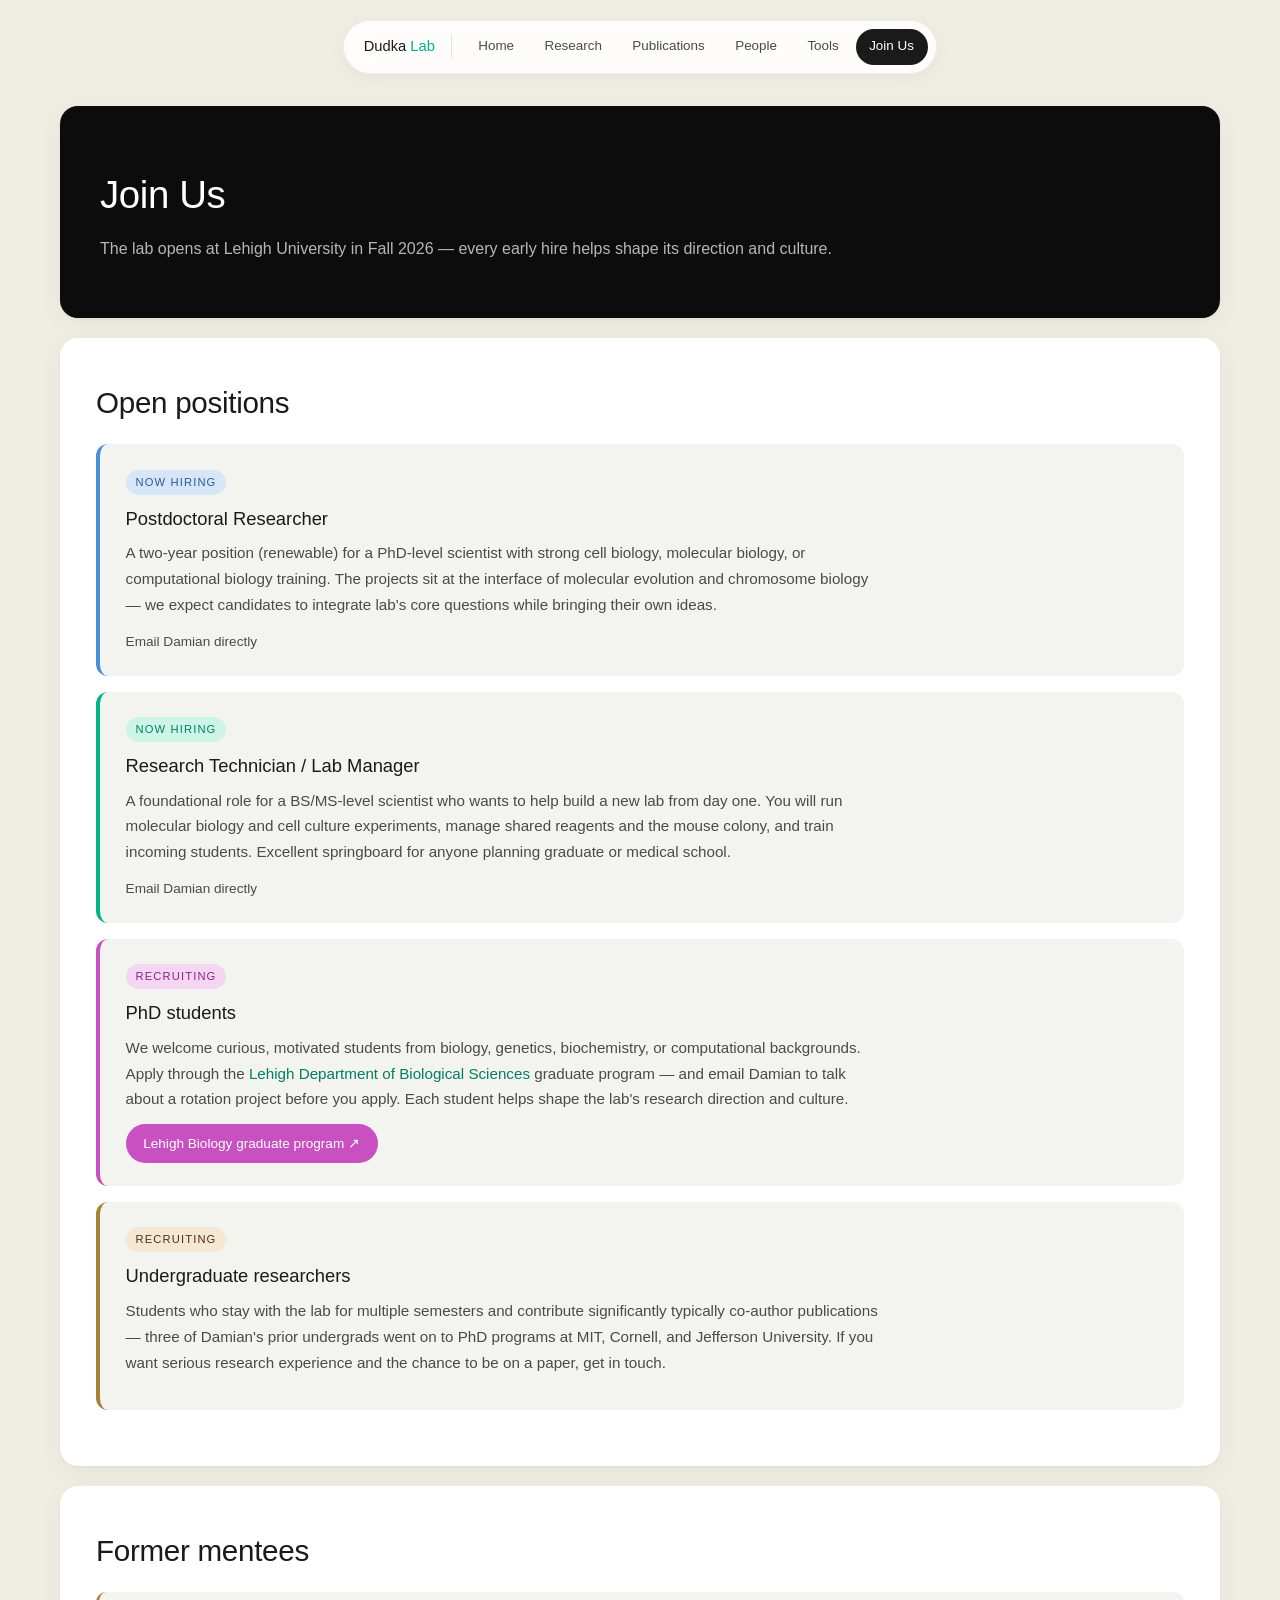
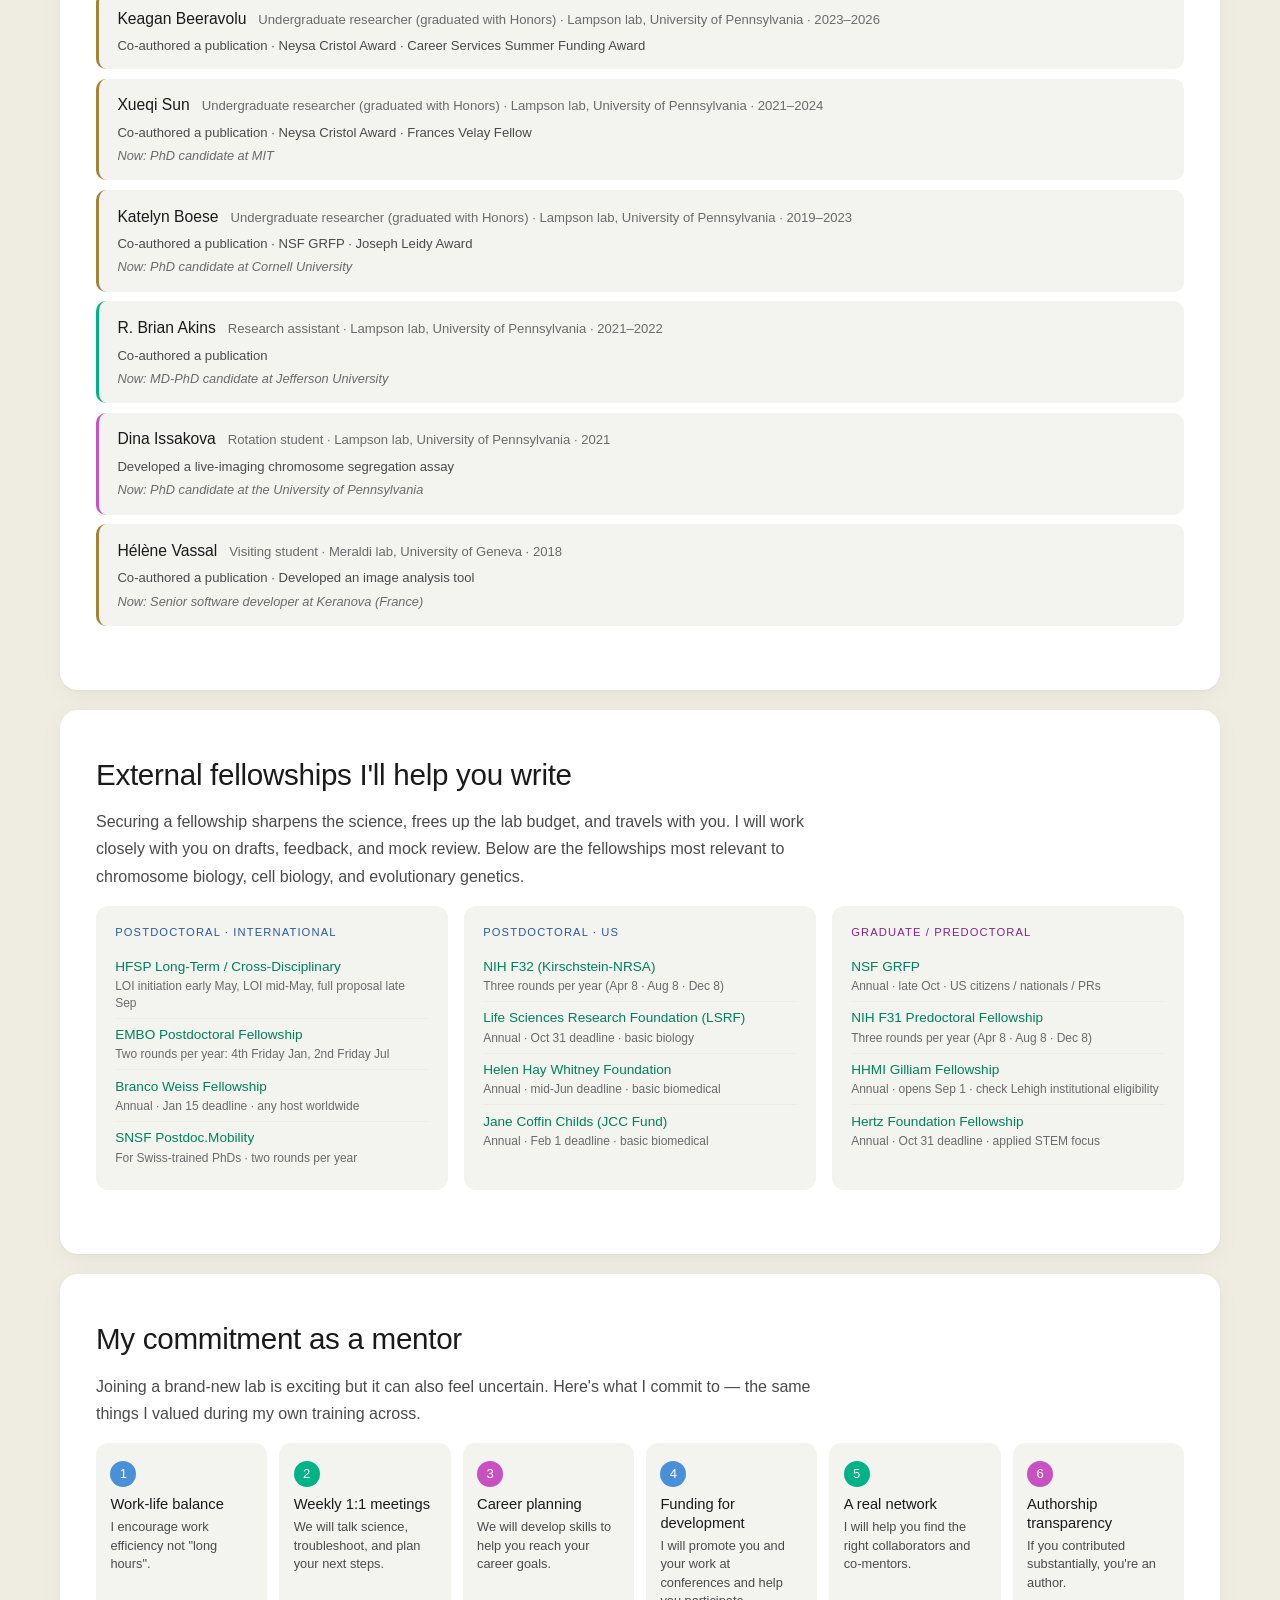
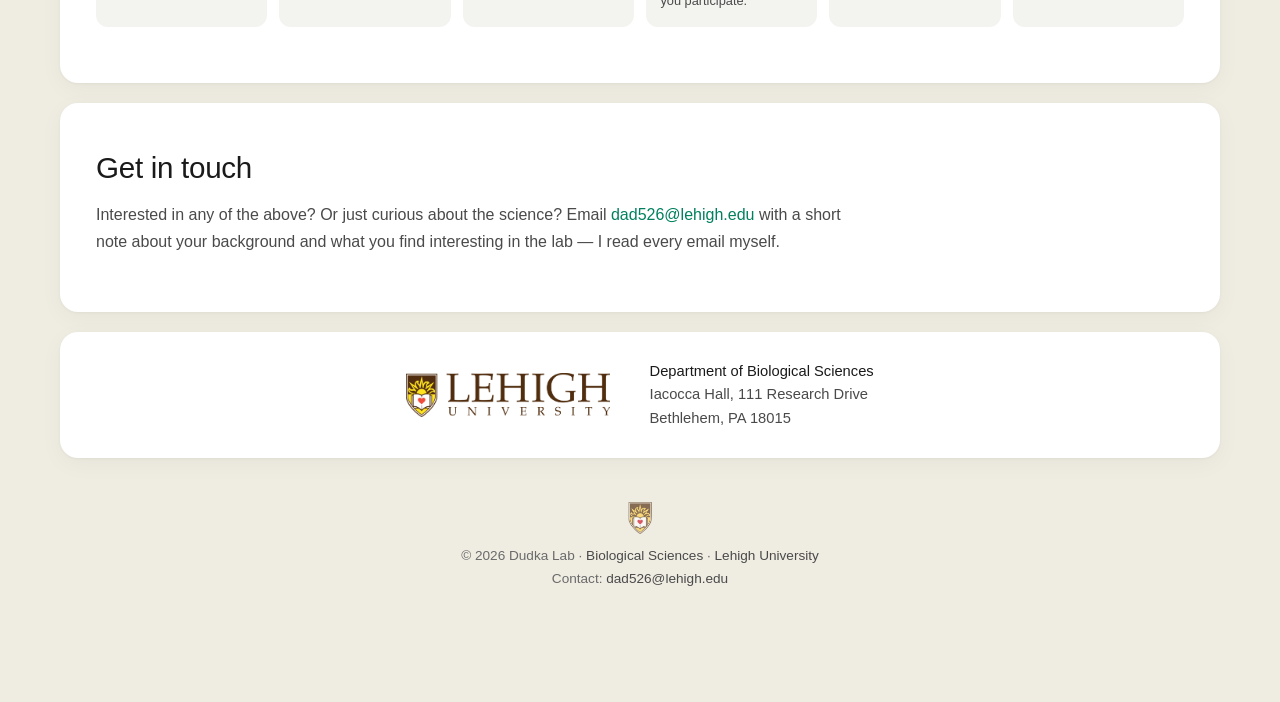
==== pages/join.html @ fe8367b1 "Initial commit" ====
<!DOCTYPE html>
<html lang="en">
<head>
  <meta charset="UTF-8">
  <meta name="viewport" content="width=device-width, initial-scale=1.0">
  <title>Dudka Lab — Join Us</title>
  <link rel="stylesheet" href="../css/style.css">
  <link rel="icon" type="image/png" href="../images/lehighseal.png">
</head>
<body>

<nav>
  <div class="nav-inner">
    <a href="../index.html" class="lab-name">Dudka <span class="green">Lab</span></a>
    <button class="nav-toggle" onclick="this.closest('nav').classList.toggle('open')">
      <span></span><span></span><span></span>
    </button>
    <ul>
      <li><a href="../index.html">Home</a></li>
      <li><a href="research.html">Research</a></li>
      <li><a href="publications.html">Publications</a></li>
      <li><a href="people.html">People</a></li>
      <li><a href="tools.html">Tools</a></li>
      <li><a href="join.html" class="active">Join Us</a></li>
    </ul>
  </div>
</nav>

<div class="canvas">

<div class="page-header">
  <h1>Join Us</h1>
  <p>The lab opens at Lehigh University in Fall 2026 — every early hire helps shape its direction and culture.</p>
</div>

<!-- ========== OPEN POSITIONS ========== -->
<section>
  <h2>Open positions</h2>

  <div class="position-callout is-postdoc">
    <span class="pos-status">Now hiring</span>
    <h3>Postdoctoral Researcher</h3>
    <p>
      A two-year position (renewable) for a PhD-level scientist with strong cell biology, molecular
      biology, or computational biology training. The projects sit at the interface of molecular
      evolution and chromosome biology — we expect candidates to integrate lab's core questions
      while bringing their own ideas.
    </p>
    <div class="pos-actions">
      <!--<a href="postdoc.html" class="btn">Read the full ad →</a>-->
      <a href="mailto:dad526@lehigh.edu?subject=Postdoc%20application%20%E2%80%94%20Dudka%20Lab">
        Email Damian directly
      </a>
    </div>
  </div>

  <div class="position-callout is-tech">
    <span class="pos-status">Now hiring</span>
    <h3>Research Technician / Lab Manager</h3>
    <p>
      A foundational role for a BS/MS-level scientist who wants to help build a new lab from
      day one. You will run molecular biology and cell culture experiments, manage shared
      reagents and the mouse colony, and train incoming students. Excellent springboard for
      anyone planning graduate or medical school.
    </p>
    <div class="pos-actions">
      <!--<a href="lab-technician.html" class="btn btn-blue">Read the full ad →</a>-->
      <a href="mailto:dad526@lehigh.edu?subject=Technician%20application%20%E2%80%94%20Dudka%20Lab">
        Email Damian directly
      </a>
    </div>
  </div>

  <div class="position-callout is-phd">
    <span class="pos-status">Recruiting</span>
    <h3>PhD students</h3>
    <p>
      We welcome curious, motivated students from biology, genetics, biochemistry, or computational
      backgrounds. Apply through the
      <a href="https://bio.cas.lehigh.edu/" target="_blank">Lehigh Department of Biological Sciences</a>
      graduate program — and email Damian to talk about a rotation project before you apply.
      Each student helps shape the lab's research direction and culture.
    </p>
    <div class="pos-actions">
      <a href="https://bio.cas.lehigh.edu/" target="_blank" class="btn btn-magenta">
        Lehigh Biology graduate program ↗
      </a>
    </div>
  </div>

  <div class="position-callout is-undergrad">
    <span class="pos-status">Recruiting</span>
    <h3>Undergraduate researchers</h3>
    <p>
      Students who stay with the lab for multiple semesters and contribute significantly typically co-author publications
       — three of Damian's prior undergrads went on to PhD programs at MIT, Cornell, and Jefferson University.
      If you want serious research experience and the chance to be on a paper, get in touch.
    </p>
  </div>
</section>

<!-- ========== FORMER MENTEES ========== -->
<section>
  <h2>Former mentees</h2>

  <ul class="mentee-list">
    <li class="is-undergrad">
      <div class="mentee-head">
        <strong>Keagan Beeravolu</strong>
        <span class="mentee-role">
          Undergraduate researcher (graduated with Honors) · Lampson lab, University of Pennsylvania · 2023–2026
        </span>
      </div>
      <span class="mentee-awards">
        Co-authored a publication · Neysa Cristol Award · Career Services Summer Funding Award
      </span>
    </li>

    <li class="is-undergrad">
      <div class="mentee-head">
        <strong>Xueqi Sun</strong>
        <span class="mentee-role">
          Undergraduate researcher (graduated with Honors) · Lampson lab, University of Pennsylvania · 2021–2024
        </span>
      </div>
      <span class="mentee-awards">
        Co-authored a publication · Neysa Cristol Award · Frances Velay Fellow
      </span>
      <span class="mentee-next">Now: PhD candidate at MIT</span>
    </li>

    <li class="is-undergrad">
      <div class="mentee-head">
        <strong>Katelyn Boese</strong>
        <span class="mentee-role">
          Undergraduate researcher (graduated with Honors) · Lampson lab, University of Pennsylvania · 2019–2023
        </span>
      </div>
      <span class="mentee-awards">
        Co-authored a publication · NSF GRFP · Joseph Leidy Award
      </span>
      <span class="mentee-next">Now: PhD candidate at Cornell University</span>
    </li>

    <li class="is-tech">
      <div class="mentee-head">
        <strong>R. Brian Akins</strong>
        <span class="mentee-role">
          Research assistant · Lampson lab, University of Pennsylvania · 2021–2022
        </span>
      </div>
      <span class="mentee-awards">Co-authored a publication</span>
      <span class="mentee-next">Now: MD-PhD candidate at Jefferson University</span>
    </li>

    <li class="is-phd">
      <div class="mentee-head">
        <strong>Dina Issakova</strong>
        <span class="mentee-role">
          Rotation student · Lampson lab, University of Pennsylvania · 2021
        </span>
      </div>
      <span class="mentee-awards">
        Developed a live-imaging chromosome segregation assay
      </span>
      <span class="mentee-next">Now: PhD candidate at the University of Pennsylvania</span>
    </li>

    <li class="is-undergrad">
      <div class="mentee-head">
        <strong>Hélène Vassal</strong>
        <span class="mentee-role">
          Visiting student · Meraldi lab, University of Geneva · 2018
        </span>
      </div>
      <span class="mentee-awards">
        Co-authored a publication · Developed an image analysis tool
      </span>
      <span class="mentee-next">Now: Senior software developer at Keranova (France)</span>
    </li>
  </ul>
</section>

<!-- ========== EXTERNAL FELLOWSHIPS ========== -->
<section>
  <h2>External fellowships I'll help you write</h2>
  <p>
    Securing a fellowship sharpens the science, frees up the lab budget, and travels with you.
    I will work closely with you on drafts, feedback, and mock review. Below are the fellowships most relevant to
    chromosome biology, cell biology, and evolutionary genetics.
  </p>

  <div class="fellowship-grid">

    <div class="fellowship-card is-blue">
      <div class="group-label">Postdoctoral · International</div>
      <ul>
        <li>
          <a href="https://www.hfsp.org/funding/hfsp-funding/postdoctoral-fellowships" target="_blank">HFSP Long-Term / Cross-Disciplinary</a>
          <span class="deadline">LOI initiation early May, LOI mid-May, full proposal late Sep</span>
        </li>
        <li>
          <a href="https://www.embo.org/funding/fellowships-grants-and-career-support/postdoctoral-fellowships/" target="_blank">EMBO Postdoctoral Fellowship</a>
          <span class="deadline">Two rounds per year: 4th Friday Jan, 2nd Friday Jul</span>
        </li>
        <li>
          <a href="https://brancoweissfellowship.org/" target="_blank">Branco Weiss Fellowship</a>
          <span class="deadline">Annual · Jan 15 deadline · any host worldwide</span>
        </li>
        <li>
          <a href="https://www.snf.ch/en/XIZpfY3iVS5KRRoD/funding/careers/postdoc-mobility" target="_blank">SNSF Postdoc.Mobility</a>
          <span class="deadline">For Swiss-trained PhDs · two rounds per year</span>
        </li>
      </ul>
    </div>

    <div class="fellowship-card is-blue">
      <div class="group-label">Postdoctoral · US</div>
      <ul>
        <li>
          <a href="https://grants.nih.gov/funding/activity-codes/F32" target="_blank">NIH F32 (Kirschstein-NRSA)</a>
          <span class="deadline">Three rounds per year (Apr 8 · Aug 8 · Dec 8)</span>
        </li>
        <li>
          <a href="https://lsrf.org/apply/" target="_blank">Life Sciences Research Foundation (LSRF)</a>
          <span class="deadline">Annual · Oct 31 deadline · basic biology</span>
        </li>
        <li>
          <a href="https://hhwf.org/research-fellowship/" target="_blank">Helen Hay Whitney Foundation</a>
          <span class="deadline">Annual · mid-Jun deadline · basic biomedical</span>
        </li>
        <li>
          <a href="https://www.jccfund.org/" target="_blank">Jane Coffin Childs (JCC Fund)</a>
          <span class="deadline">Annual · Feb 1 deadline · basic biomedical</span>
        </li>
      </ul>
    </div>

    <div class="fellowship-card is-magenta">
      <div class="group-label">Graduate / Predoctoral</div>
      <ul>
        <li>
          <a href="https://www.nsfgrfp.org/" target="_blank">NSF GRFP</a>
          <span class="deadline">Annual · late Oct · US citizens / nationals / PRs</span>
        </li>
        <li>
          <a href="https://researchtraining.nih.gov/programs/fellowships/F31" target="_blank">NIH F31 Predoctoral Fellowship</a>
          <span class="deadline">Three rounds per year (Apr 8 · Aug 8 · Dec 8)</span>
        </li>
        <li>
          <a href="https://www.hhmi.org/programs/gilliam-fellows" target="_blank">HHMI Gilliam Fellowship</a>
          <span class="deadline">Annual · opens Sep 1 · check Lehigh institutional eligibility</span>
        </li>
        <li>
          <a href="https://www.hertzfoundation.org/the-fellowship/" target="_blank">Hertz Foundation Fellowship</a>
          <span class="deadline">Annual · Oct 31 deadline · applied STEM focus</span>
        </li>
      </ul>
    </div>

  </div>
</section>

<!-- ========== MENTOR COMMITMENTS ========== -->
<section>
  <h2>My commitment as a mentor</h2>
  <p>
    Joining a brand-new lab is exciting but it can also feel uncertain. Here's what I commit to —
    the same things I valued during my own training across.
  </p>

  <div class="commitments">
    <div class="commitment-card is-blue">
      <div class="icon-mark">1</div>
      <h4>Work-life balance</h4>
      <p>
        I encourage work efficiency not "long hours".
      </p>
    </div>
    <div class="commitment-card">
      <div class="icon-mark">2</div>
      <h4>Weekly 1:1 meetings</h4>
      <p>
        We will talk science, troubleshoot, and plan your next steps.
      </p>
    </div>
    <div class="commitment-card is-magenta">
      <div class="icon-mark">3</div>
      <h4>Career planning</h4>
      <p>
        We will develop skills to help you reach your career goals.
      </p>
    </div>
    <div class="commitment-card is-blue">
      <div class="icon-mark">4</div>
      <h4>Funding for development</h4>
      <p>
        I will promote you and your work at conferences and help you participate.
      </p>
    </div>
    <div class="commitment-card">
      <div class="icon-mark">5</div>
      <h4>A real network</h4>
      <p>
        I will help you find the right collaborators and co-mentors.
      </p>
    </div>
    <div class="commitment-card is-magenta">
      <div class="icon-mark">6</div>
      <h4>Authorship transparency</h4>
      <p>
        If you contributed substantially, you're an author.
      </p>
    </div>
  </div>
</section>

<!-- ========== GET IN TOUCH ========== -->
<section>
  <h2>Get in touch</h2>
  <p>
    Interested in any of the above? Or just curious about the science? Email
    <a href="mailto:dad526@lehigh.edu">dad526@lehigh.edu</a> with a short note about your background
    and what you find interesting in the lab — I read every email myself.
  </p>
</section>

<div class="lehigh-strip">
  <img class="lehigh-logo" src="../images/lehighlogo.png" alt="Lehigh University">
  <div class="lehigh-info">
    <strong>Department of Biological Sciences</strong><br>
    Iacocca Hall, 111 Research Drive<br>
    Bethlehem, PA 18015
  </div>
</div>

<footer>
  <img class="footer-logo" src="../images/lehighseal.png" alt="Lehigh University">
  <p>
    © 2026 Dudka Lab · <a href="https://bio.cas.lehigh.edu/">Biological Sciences</a> · <a href="https://www.lehigh.edu/">Lehigh University</a><br>
    Contact: <a href="mailto:dad526@lehigh.edu">dad526@lehigh.edu</a>
  </p>
</footer>

</div>
</body>
</html>
---- css/style.css ----
/* ============================================================================
   DUDKA LAB · Stacked Cards style
   Cream backdrop, floating capsule nav, every section is a rounded card.
   Original Helvetica Neue typography (regular body, light h1/h2).
   ============================================================================ */

*, *::before, *::after { margin: 0; padding: 0; box-sizing: border-box; }

:root {
  --bg:           #efece2;
  --bg-alt:       #f3f3f0;
  --card:         #ffffff;
  --card-radius:  18px;
  --card-shadow:  0 1px 3px rgba(0,0,0,0.04), 0 6px 24px rgba(0,0,0,0.04);

  --text:         #1a1a1a;
  --muted:        #4a4a4a;
  --muted-2:      #6a6a6a;

  --green:        #00b386;
  --green-light:  #ccf5e8;
  --green-dark:   #00805e;

  --magenta:      #c850c0;
  --magenta-light:#f5d6f2;
  --magenta-dark: #8a2387;

  --blue:         #4a90d9;
  --blue-light:   #d6e6f7;
  --blue-dark:    #2a5a9e;

  --hero-bg:      #0c0c0c;
  --border:       #d8d8d2;
  --border-soft:  #ececea;

  --lehigh-brown: #502d18;
  --lehigh-gold:  #a48337;

  --font:         'Helvetica Neue', Helvetica, Arial, sans-serif;
  --max-width:    1200px;
}

html { scroll-behavior: smooth; }

body {
  font-family: var(--font);
  font-weight: 400;
  color: var(--text);
  background: var(--bg);
  line-height: 1.7;
  font-size: 16px;
  -webkit-font-smoothing: antialiased;
  -moz-osx-font-smoothing: grayscale;
}

a { color: var(--green-dark); text-decoration: none; transition: color 0.15s; }
a:hover { color: var(--magenta-dark); text-decoration: underline; }
img { max-width: 100%; height: auto; display: block; }
strong, b { font-weight: 500; }
em { font-style: italic; }

/* ============================================================================
   FLOATING CAPSULE NAV
   ============================================================================ */
nav {
  position: sticky; top: 1.25rem; z-index: 100;
  width: max-content; max-width: calc(100% - 2rem);
  margin: 1.25rem auto 0;
  background: rgba(255,255,255,0.85);
  backdrop-filter: blur(14px);
  -webkit-backdrop-filter: blur(14px);
  border: 1px solid rgba(0,0,0,0.06);
  box-shadow: 0 4px 16px rgba(0,0,0,0.04);
  border-radius: 999px;
  padding: 0.5rem 0.5rem 0.5rem 1.2rem;
  display: flex; align-items: center; gap: 0.4rem;
}
nav .nav-inner { display: flex; align-items: center; gap: 0.4rem; }
nav .lab-name {
  font-size: 0.92rem; font-weight: 500; padding-right: 1rem;
  border-right: 1px solid rgba(0,0,0,0.1);
  margin-right: 0.4rem; color: var(--text);
}
nav .lab-name .green   { color: var(--green); font-weight: 400; }
nav .lab-name .magenta { color: var(--magenta); font-weight: 400; }
nav .lab-name .blue    { color: var(--blue);   font-weight: 400; }
nav ul { list-style: none; display: flex; gap: 0.2rem; }
nav ul a {
  display: block; padding: 0.4rem 0.85rem;
  font-size: 0.84rem; color: var(--muted);
  border-radius: 999px; font-weight: 400;
  transition: background 0.15s, color 0.15s;
}
nav ul a:hover { color: var(--text); text-decoration: none; }
nav ul a.active { background: var(--text); color: #fff; }

.nav-toggle { display: none; background: none; border: none; cursor: pointer; }
.nav-toggle span {
  display: block; width: 22px; height: 2px; background: var(--text);
  margin: 5px 0; transition: 0.3s;
}

/* ============================================================================
   THE CANVAS
   ============================================================================ */
.canvas {
  max-width: var(--max-width); margin: 2rem auto;
  padding: 0 1.25rem 4rem;
  display: flex; flex-direction: column; gap: 1.25rem;
}

/* ============================================================================
   HERO (home page) — uses hero.png as background image
   The hero.png is a fluorescent cell on black; the image is positioned to the
   right so the cell is visible next to the text on the left.
   ============================================================================ */
.hero {
  background: var(--hero-bg); color: #fff;
  border-radius: var(--card-radius);
  padding: 4rem 2.75rem 4.5rem;
  position: relative; overflow: hidden;
  box-shadow: var(--card-shadow);
  isolation: isolate;
}
.hero .hero-bg {
  position: absolute; inset: 0;
  background: url('../images/hero.png') right center / cover no-repeat;
  opacity: 1;
  z-index: 1;
}
/* Soft left-to-right gradient — dark over the text, transparent over the cell */
.hero .hero-overlay {
  position: absolute; inset: 0;
  background: linear-gradient(90deg,
    rgba(12,12,12,0.92) 0%,
    rgba(12,12,12,0.85) 35%,
    rgba(12,12,12,0.40) 65%,
    rgba(12,12,12,0.10) 100%);
  z-index: 2;
}
.hero .hero-content {
  position: relative; z-index: 3;
  max-width: 640px;
}
.hero h1 {
  font-size: 3.4rem; color: #fff; line-height: 1.12;
  margin-bottom: 1.2rem; font-weight: 300; letter-spacing: -0.02em;
}
.hero h1 .green   { color: var(--green); }
.hero h1 .magenta { color: var(--magenta); }
.hero h1 .blue    { color: var(--blue); }
.hero .tagline {
  font-size: 1.1rem; color: rgba(255,255,255,0.92); font-weight: 400;
  line-height: 1.7; max-width: 600px; margin: 0 0 1.5rem 0;
}
.hero .affiliation {
  font-size: 0.9rem; color: rgba(255,255,255,0.7); margin-top: 1rem;
}
.hero .affiliation a { color: rgba(255,255,255,0.95); }

/* ============================================================================
   SECTION CARDS
   ============================================================================ */
section {
  background: var(--card);
  border-radius: var(--card-radius);
  padding: 2.5rem 2.25rem;
  box-shadow: var(--card-shadow);
  max-width: none; margin: 0;
}
section h2 {
  font-size: 1.85rem; color: var(--text);
  font-weight: 300; letter-spacing: -0.01em;
  margin-bottom: 0.5rem;
}
section h2::after { display: none; }
section p { max-width: 760px; color: var(--muted); margin-bottom: 1rem; font-size: 1rem; }

/* ============================================================================
   LAB OVERVIEW (paragraph + LabOverview.png on home)
   The schematic has a white background, so we drop the panel and let the
   image sit flush within the white card — no rectangle around it.
   ============================================================================ */
.lab-overview {
  display: grid; grid-template-columns: 1fr 1.4fr;
  gap: 2.5rem; align-items: center; margin-top: 0.5rem;
}
.lab-overview p { max-width: none; }
.lab-overview .overview-figure {
  background: transparent;
  padding: 0;
  border-radius: 0;
}
.lab-overview .overview-figure img {
  width: 100%;
  display: block;
}
@media (max-width: 768px) { .lab-overview { grid-template-columns: 1fr; gap: 1.5rem; } }

/* ============================================================================
   RESEARCH OVERVIEW FIGURE (on the Research page)
   Same approach as lab-overview: schematic has white bg, drop the panel
   so it blends with the white parent card.
   ============================================================================ */
.research-overview-figure {
  background: transparent;
  padding: 0;
  margin: 1rem 0 1.5rem;
}
.research-overview-figure img { width: 100%; display: block; }
.research-overview-figure figcaption {
  font-size: 0.88rem; color: var(--muted-2); margin-top: 0.8rem;
  text-align: center; max-width: 760px; margin-left: auto; margin-right: auto;
  line-height: 1.55;
}

/* ============================================================================
   DIRECTION CARDS (home + research)
   ============================================================================ */
.directions, .directions-grid {
  display: grid; grid-template-columns: repeat(3, 1fr); gap: 1rem; margin-top: 1rem;
}
.direction-card, .direction-block {
  background: var(--bg-alt); border-radius: 12px; padding: 1.5rem;
  border-left: 3px solid var(--border);
  transition: box-shadow 0.2s, transform 0.2s;
  display: flex; flex-direction: column;
}
.direction-card:hover, .direction-block:hover {
  box-shadow: 0 4px 16px rgba(0,0,0,0.06); transform: translateY(-1px);
}
.direction-card.dir-blue,    .direction-block.dir-blue    { border-left-color: var(--blue); }
.direction-card.dir-green,   .direction-block.dir-green   { border-left-color: var(--green); }
.direction-card.dir-magenta, .direction-block.dir-magenta { border-left-color: var(--magenta); }

.direction-card .schematic {
  background: #fff;
  border-radius: 8px;
  padding: 0.75rem;
  margin-bottom: 1rem;
  display: flex; align-items: center; justify-content: center;
  min-height: 180px;
}
.direction-card .schematic img {
  max-width: 100%; max-height: 220px; height: auto; width: auto;
  object-fit: contain;
}
.direction-card h3, .direction-block h3 {
  font-size: 1.1rem; color: var(--text);
  margin-bottom: 0.5rem; font-weight: 500;
}
.direction-card p, .direction-block p {
  font-size: 0.92rem; color: var(--muted); line-height: 1.65;
  max-width: none; margin-bottom: 0.6rem;
}
.direction-card p:last-child, .direction-block p:last-child { margin: 0; }

@media (max-width: 900px) {
  .directions, .directions-grid { grid-template-columns: 1fr; }
}

/* ============================================================================
   APPROACHES — single row of 4 cards (matches the directions row)
   ============================================================================ */
.approaches {
  display: grid;
  grid-template-columns: repeat(4, 1fr);
  gap: 1rem;
  margin-top: 1rem;
}
.approach-card {
  background: var(--bg-alt);
  border-radius: 12px;
  padding: 1.25rem 1.1rem;
  border-left: 3px solid var(--border);
}
.approach-card .tag { margin-bottom: 0.5rem; }
.approach-card h3 {
  font-size: 1rem; font-weight: 500; margin-bottom: 0.4rem; color: var(--text);
  line-height: 1.3;
}
.approach-card p {
  font-size: 0.85rem; color: var(--muted); margin: 0; max-width: none;
}
@media (max-width: 900px) {
  .approaches { grid-template-columns: repeat(2, 1fr); }
}
@media (max-width: 600px) {
  .approaches { grid-template-columns: 1fr; }
}

/* ============================================================================
   TAGS
   ============================================================================ */
.tag {
  display: inline-block; font-size: 0.7rem; font-weight: 500;
  text-transform: uppercase; letter-spacing: 0.08em;
  padding: 3px 10px; border-radius: 4px; margin-bottom: 0.75rem;
}
.tag-green   { color: var(--green-dark);   background: var(--green-light); }
.tag-magenta { color: var(--magenta-dark); background: var(--magenta-light); }
.tag-blue    { color: var(--blue-dark);    background: var(--blue-light); }

/* ============================================================================
   PUBLICATION LIST
   ============================================================================ */
.pub-list { list-style: none; margin-top: 0.5rem; }
.pub-list li {
  padding: 1.1rem 0; border-bottom: 1px solid var(--border-soft);
  font-size: 0.94rem; color: var(--muted); line-height: 1.65;
}
.pub-list li:last-child { border-bottom: none; }
.pub-list li.with-vignette {
  display: grid; grid-template-columns: 160px 1fr; gap: 1.25rem; align-items: center;
}
.pub-list .pub-vignette {
  width: 100%; aspect-ratio: 1.2 / 1;
  background: #fff;
  border-radius: 8px;
  overflow: hidden; padding: 4px;
  display: flex; align-items: center; justify-content: center;
  border: 1px solid var(--border-soft);
}
.pub-list .pub-vignette img { width: 100%; height: 100%; object-fit: contain; }
.pub-list .pub-text { min-width: 0; }
.pub-list .pub-title   { font-weight: 500; color: var(--text); }
.pub-list .pub-journal { font-style: italic; color: var(--magenta-dark); font-weight: 400; }
.pub-list .pub-year    { color: var(--muted-2); font-size: 0.85rem; }
.pub-list a            { color: var(--green-dark); }

@media (max-width: 720px) {
  .pub-list li.with-vignette { grid-template-columns: 1fr; gap: 0.75rem; }
  .pub-list .pub-vignette { max-width: 240px; }
}

.pub-section-heading {
  font-size: 1.1rem; font-weight: 500; color: var(--text);
  margin-top: 2.5rem; margin-bottom: 0.5rem;
  padding-bottom: 0.4rem;
  border-bottom: 2px solid var(--green-light);
}
.pub-section-heading:first-of-type { margin-top: 0.5rem; }

/* ============================================================================
   PEOPLE — placeholder card uses cellimage.png with NO white border
   ============================================================================ */
.people-grid {
  display: grid; grid-template-columns: repeat(auto-fill, minmax(220px, 1fr));
  gap: 2rem; margin-top: 1rem; justify-items: center;
}
.person-card { text-align: center; max-width: 240px; }
.person-card .photo {
  width: 180px; height: 180px; border-radius: 50%; object-fit: cover; object-position: center;
  margin: 0 auto 1rem; border: none; background: transparent;
  display: block;
}
/* Real headshots get a subtle green ring; placeholder ("This could be you")
   keeps NO border so the dark cell image isn't surrounded by white. */
.person-card:not(.is-placeholder) .photo {
  border: 3px solid var(--green-light); background: #eee;
}
.person-card h3 { font-size: 1.1rem; font-weight: 500; margin-bottom: 0.2rem; }
.person-card .role { font-size: 0.9rem; color: var(--muted); }

/* ============================================================================
   PI BIO
   ============================================================================ */
.pi-bio {
  display: grid; grid-template-columns: 200px 1fr;
  gap: 2.5rem; align-items: start;
}
.pi-bio .pi-photo {
  width: 200px; height: 200px; border-radius: 50%;
  object-fit: cover; border: 3px solid var(--green-light);
}
.pi-bio .pi-text h3 { font-size: 1.25rem; font-weight: 500; margin-bottom: 0.2rem; }
.pi-bio .pi-text .pi-role {
  color: var(--muted-2); font-size: 0.95rem; margin-bottom: 1rem;
}
.pi-bio .pi-text dl {
  margin-top: 0.5rem; display: grid;
  grid-template-columns: 100px 1fr; row-gap: 0.5rem; column-gap: 1rem;
  font-size: 0.9rem;
}
.pi-bio .pi-text dt {
  font-weight: 500; color: var(--green-dark);
  text-transform: uppercase; font-size: 0.72rem; letter-spacing: 0.06em;
  padding-top: 2px;
}
.pi-bio .pi-text dd { color: var(--muted); margin: 0; }
.pi-bio .pi-text dd em { color: var(--muted-2); font-size: 0.85rem; }

.awards-list {
  list-style: none; padding: 0; margin: 0.5rem 0 0;
  display: grid; grid-template-columns: 1fr 1fr; gap: 0.4rem 1.5rem;
  font-size: 0.85rem; color: var(--muted);
}
.awards-list li::before {
  content: '·'; color: var(--green); font-weight: 700;
  margin-right: 0.4rem; font-size: 1.2rem; line-height: 0; vertical-align: middle;
}

@media (max-width: 768px) {
  .pi-bio { grid-template-columns: 1fr; gap: 1rem; }
  .pi-bio .pi-photo { width: 160px; height: 160px; margin: 0 auto; }
  .pi-bio .pi-text dl { grid-template-columns: 90px 1fr; }
  .awards-list { grid-template-columns: 1fr; }
}

/* ============================================================================
   PAGE HEADER (subpages)
   ============================================================================ */
.page-header {
  background: var(--hero-bg); color: #fff;
  border-radius: var(--card-radius);
  padding: 3.5rem 2.5rem;
  box-shadow: var(--card-shadow);
  text-align: left;
}
.page-header::after { display: none; }
.page-header h1 {
  font-size: 2.4rem; color: #fff; font-weight: 300; letter-spacing: -0.01em;
  margin-bottom: 0.5rem;
}
.page-header p {
  color: rgba(255,255,255,0.7); margin-top: 0; font-weight: 400; font-size: 1rem;
}
.page-header a { color: var(--green); }

/* ============================================================================
   JOIN US — position callouts, fellowship grid, mentor commitments
   ============================================================================ */
.position-callout {
  background: var(--bg-alt);
  border: none; border-left: 4px solid var(--green);
  border-radius: 12px;
  padding: 1.4rem 1.6rem;
  margin: 1rem 0;
}
.position-callout.is-postdoc   { border-left-color: var(--blue); }
.position-callout.is-tech      { border-left-color: var(--green); }
.position-callout.is-phd       { border-left-color: var(--magenta); }
.position-callout.is-undergrad { border-left-color: var(--lehigh-gold); }
.position-callout .pos-status {
  display: inline-block; font-size: 0.7rem; font-weight: 500;
  text-transform: uppercase; letter-spacing: 0.1em;
  color: var(--blue-dark); background: var(--blue-light);
  padding: 3px 10px; border-radius: 999px; margin-bottom: 0.5rem;
}
.position-callout.is-tech      .pos-status { color: var(--green-dark);    background: var(--green-light); }
.position-callout.is-phd       .pos-status { color: var(--magenta-dark); background: var(--magenta-light); }
.position-callout.is-undergrad .pos-status { color: var(--lehigh-brown); background: #f4e7d3; }
.position-callout h3 {
  font-size: 1.15rem; font-weight: 500; margin-bottom: 0.4rem; color: var(--text);
}
.position-callout p { font-size: 0.95rem; margin-bottom: 0.75rem; color: var(--muted); }
.position-callout .pos-actions {
  display: flex; gap: 0.75rem; flex-wrap: wrap; margin-top: 0.75rem; align-items: center;
}
.position-callout .pos-actions .btn { font-size: 0.85rem; padding: 0.5rem 1.1rem; }
.position-callout .pos-actions a:not(.btn) { font-size: 0.85rem; color: var(--muted); }

.btn {
  display: inline-block; background: var(--green); color: #fff; font-weight: 500;
  font-size: 0.92rem; padding: 0.65rem 1.5rem; border-radius: 999px;
  transition: background 0.15s, transform 0.15s;
}
.btn:hover { background: var(--green-dark); text-decoration: none; transform: translateY(-1px); color: #fff; }
.btn-magenta { background: var(--magenta); }
.btn-magenta:hover { background: var(--magenta-dark); }
.btn-blue { background: var(--blue); }
.btn-blue:hover { background: var(--blue-dark); }

.fellowship-grid {
  display: grid; grid-template-columns: repeat(3, 1fr);
  gap: 1rem; margin: 1rem 0 1.5rem;
}
.fellowship-card {
  background: var(--bg-alt); border-radius: 12px; padding: 1.1rem 1.2rem;
}
.fellowship-card .group-label {
  font-size: 0.7rem; font-weight: 500; text-transform: uppercase;
  letter-spacing: 0.1em; color: var(--green-dark); margin-bottom: 0.5rem;
}
.fellowship-card.is-magenta .group-label { color: var(--magenta-dark); }
.fellowship-card.is-blue    .group-label { color: var(--blue-dark); }
.fellowship-card ul { list-style: none; padding: 0; margin: 0; }
.fellowship-card li {
  font-size: 0.85rem; padding: 0.4rem 0; line-height: 1.4;
  border-bottom: 1px solid var(--border-soft);
}
.fellowship-card li:last-child { border-bottom: none; }
.fellowship-card li .deadline {
  display: block; font-size: 0.75rem; color: var(--muted-2); margin-top: 2px;
}
@media (max-width: 768px) { .fellowship-grid { grid-template-columns: 1fr; } }

/* Former mentees list */
.mentee-list {
  list-style: none; padding: 0; margin: 1rem 0 1.5rem;
  display: grid; gap: 0.6rem;
}
.mentee-list li {
  background: var(--bg-alt);
  border-left: 3px solid var(--green);
  border-radius: 10px;
  padding: 0.85rem 1.15rem;
}
.mentee-list li.is-undergrad { border-left-color: var(--lehigh-gold); }
.mentee-list li.is-tech      { border-left-color: var(--green); }
.mentee-list li.is-phd       { border-left-color: var(--magenta); }
.mentee-list li.is-postdoc   { border-left-color: var(--blue); }
.mentee-list .mentee-head {
  display: flex; flex-wrap: wrap; align-items: baseline;
  gap: 0.5rem 0.75rem; margin-bottom: 0.25rem;
}
.mentee-list .mentee-head strong {
  font-size: 0.98rem; font-weight: 500; color: var(--text);
}
.mentee-list .mentee-role {
  font-size: 0.82rem; color: var(--muted-2);
}
.mentee-list .mentee-awards {
  display: block; font-size: 0.82rem; color: var(--muted); line-height: 1.45;
}
.mentee-list .mentee-next {
  display: block; font-size: 0.8rem; color: var(--muted-2);
  font-style: italic; margin-top: 0.2rem;
}

.commitments {
  display: grid; grid-template-columns: repeat(6, 1fr);
  gap: 0.75rem; margin: 1rem 0;
}
.commitment-card {
  background: var(--bg-alt); border-radius: 12px; padding: 1rem 0.9rem;
}
.commitment-card .icon-mark {
  width: 26px; height: 26px; border-radius: 50%;
  background: var(--green); color: #fff;
  display: inline-flex; align-items: center; justify-content: center;
  font-size: 0.82rem; font-weight: 500; margin-bottom: 0.5rem;
}
.commitment-card.is-magenta .icon-mark { background: var(--magenta); }
.commitment-card.is-blue    .icon-mark { background: var(--blue); }
.commitment-card h4 {
  font-size: 0.92rem; font-weight: 500; margin-bottom: 0.3rem;
  line-height: 1.25;
}
.commitment-card p  {
  font-size: 0.8rem; color: var(--muted); margin: 0;
  line-height: 1.45;
}
@media (max-width: 1000px) { .commitments { grid-template-columns: repeat(3, 1fr); } }
@media (max-width: 600px)  { .commitments { grid-template-columns: repeat(2, 1fr); } }

/* ============================================================================
   JOB AD pages
   ============================================================================ */
.jobad {
  background: var(--card);
  border-radius: var(--card-radius);
  box-shadow: var(--card-shadow);
  max-width: 880px; margin: 0 auto;
  padding: 2.5rem 2.25rem;
}
.jobad .jobad-meta {
  background: var(--bg-alt); border-radius: 12px;
  padding: 1rem 1.25rem; margin-bottom: 2rem;
  display: grid; grid-template-columns: repeat(2, 1fr); gap: 0.75rem 1.5rem;
  font-size: 0.88rem;
}
.jobad .jobad-meta dt {
  font-weight: 500; color: var(--green-dark);
  text-transform: uppercase; font-size: 0.7rem; letter-spacing: 0.06em;
}
.jobad.is-tech .jobad-meta dt { color: var(--blue-dark); }
.jobad .jobad-meta dd { color: var(--text); margin: 0; }
.jobad h2 {
  font-size: 1.2rem; font-weight: 500; margin: 1.75rem 0 0.5rem;
  color: var(--text);
}
.jobad h2::after { display: none; }
.jobad ul { padding-left: 1.4rem; margin: 0.5rem 0 1rem; }
.jobad ul li { margin-bottom: 0.4rem; color: var(--muted); }
.jobad p { color: var(--muted); margin-bottom: 1rem; }
.jobad .apply-cta {
  background: var(--bg-alt); border-radius: 12px;
  border: none; border-left: 4px solid var(--green);
  padding: 1.25rem 1.5rem; margin-top: 2rem;
}
.jobad .apply-cta.is-tech { border-left-color: var(--blue); }
@media (max-width: 600px) { .jobad .jobad-meta { grid-template-columns: 1fr; } }

/* ============================================================================
   JOIN-SECTION (dark CTA card on home)
   ============================================================================ */
.join-section {
  background: var(--hero-bg); color: #fff;
  border-radius: var(--card-radius);
  padding: 2.5rem 2.25rem;
  box-shadow: var(--card-shadow);
  text-align: center;
}
.join-section::before { display: none; }
.join-section h2 { color: #fff; font-weight: 300; }
.join-section h2::after { display: none; }
.join-section p { color: rgba(255,255,255,0.78); max-width: 600px; margin: 0 auto 1.5rem; }

/* ============================================================================
   LEHIGH STRIP & FOOTER
   ============================================================================ */
.lehigh-strip {
  background: var(--card);
  border-radius: var(--card-radius);
  box-shadow: var(--card-shadow);
  padding: 1.75rem 2rem;
  display: flex; align-items: center; justify-content: center;
  gap: 2.5rem; flex-wrap: wrap;
}
.lehigh-strip img.lehigh-logo { height: 44px; width: auto; flex-shrink: 0; }
.lehigh-strip .lehigh-info { font-size: 0.92rem; color: var(--muted); line-height: 1.6; }
.lehigh-strip .lehigh-info strong { color: var(--text); font-weight: 500; }

footer {
  text-align: center; padding: 1.5rem 2rem 1rem;
  font-size: 0.85rem; color: var(--muted-2);
  background: transparent;
}
footer a { color: var(--muted); }
footer a:hover { color: var(--text); }
footer .footer-logo {
  height: 32px; width: auto; margin: 0 auto 0.6rem; opacity: 0.65;
}

/* ============================================================================
   RESPONSIVE
   ============================================================================ */
@media (max-width: 768px) {
  .canvas { padding: 0 1rem 3rem; gap: 1rem; }
  section, .hero, .page-header, .jobad, .lehigh-strip, .join-section {
    padding: 2rem 1.5rem;
  }
  .hero h1 { font-size: 2.4rem; }
  nav { padding: 0.5rem 0.5rem 0.5rem 1rem; }
  nav .lab-name { font-size: 0.85rem; padding-right: 0.6rem; margin-right: 0.2rem; }
  nav ul { display: none; }
  .nav-toggle { display: block; }
  nav.open ul {
    display: flex; flex-direction: column; gap: 0.4rem;
    position: absolute; top: 100%; right: 0; margin-top: 0.5rem;
    background: rgba(255,255,255,0.95); backdrop-filter: blur(14px);
    padding: 0.5rem; border-radius: 14px;
    border: 1px solid rgba(0,0,0,0.06);
    box-shadow: 0 4px 16px rgba(0,0,0,0.04);
  }
  .pi-bio, .lab-overview { grid-template-columns: 1fr; gap: 1.5rem; }
}
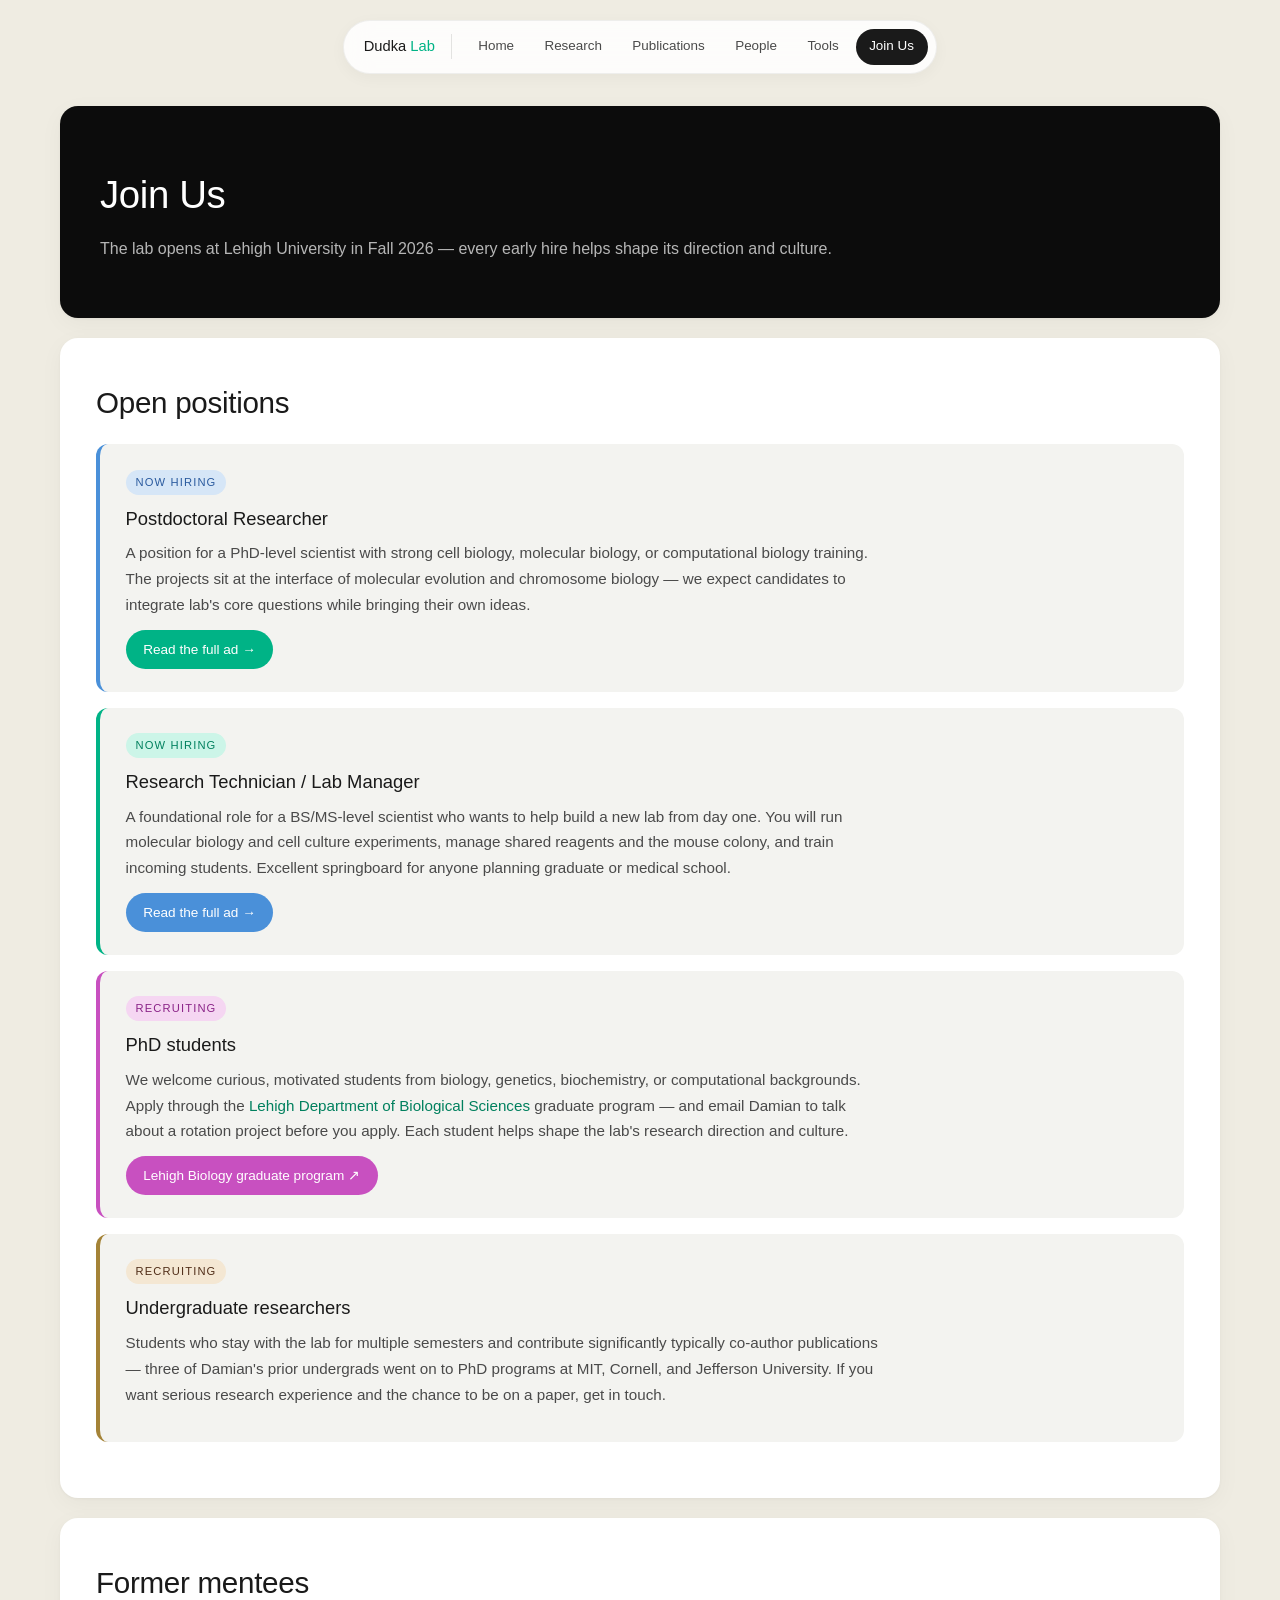
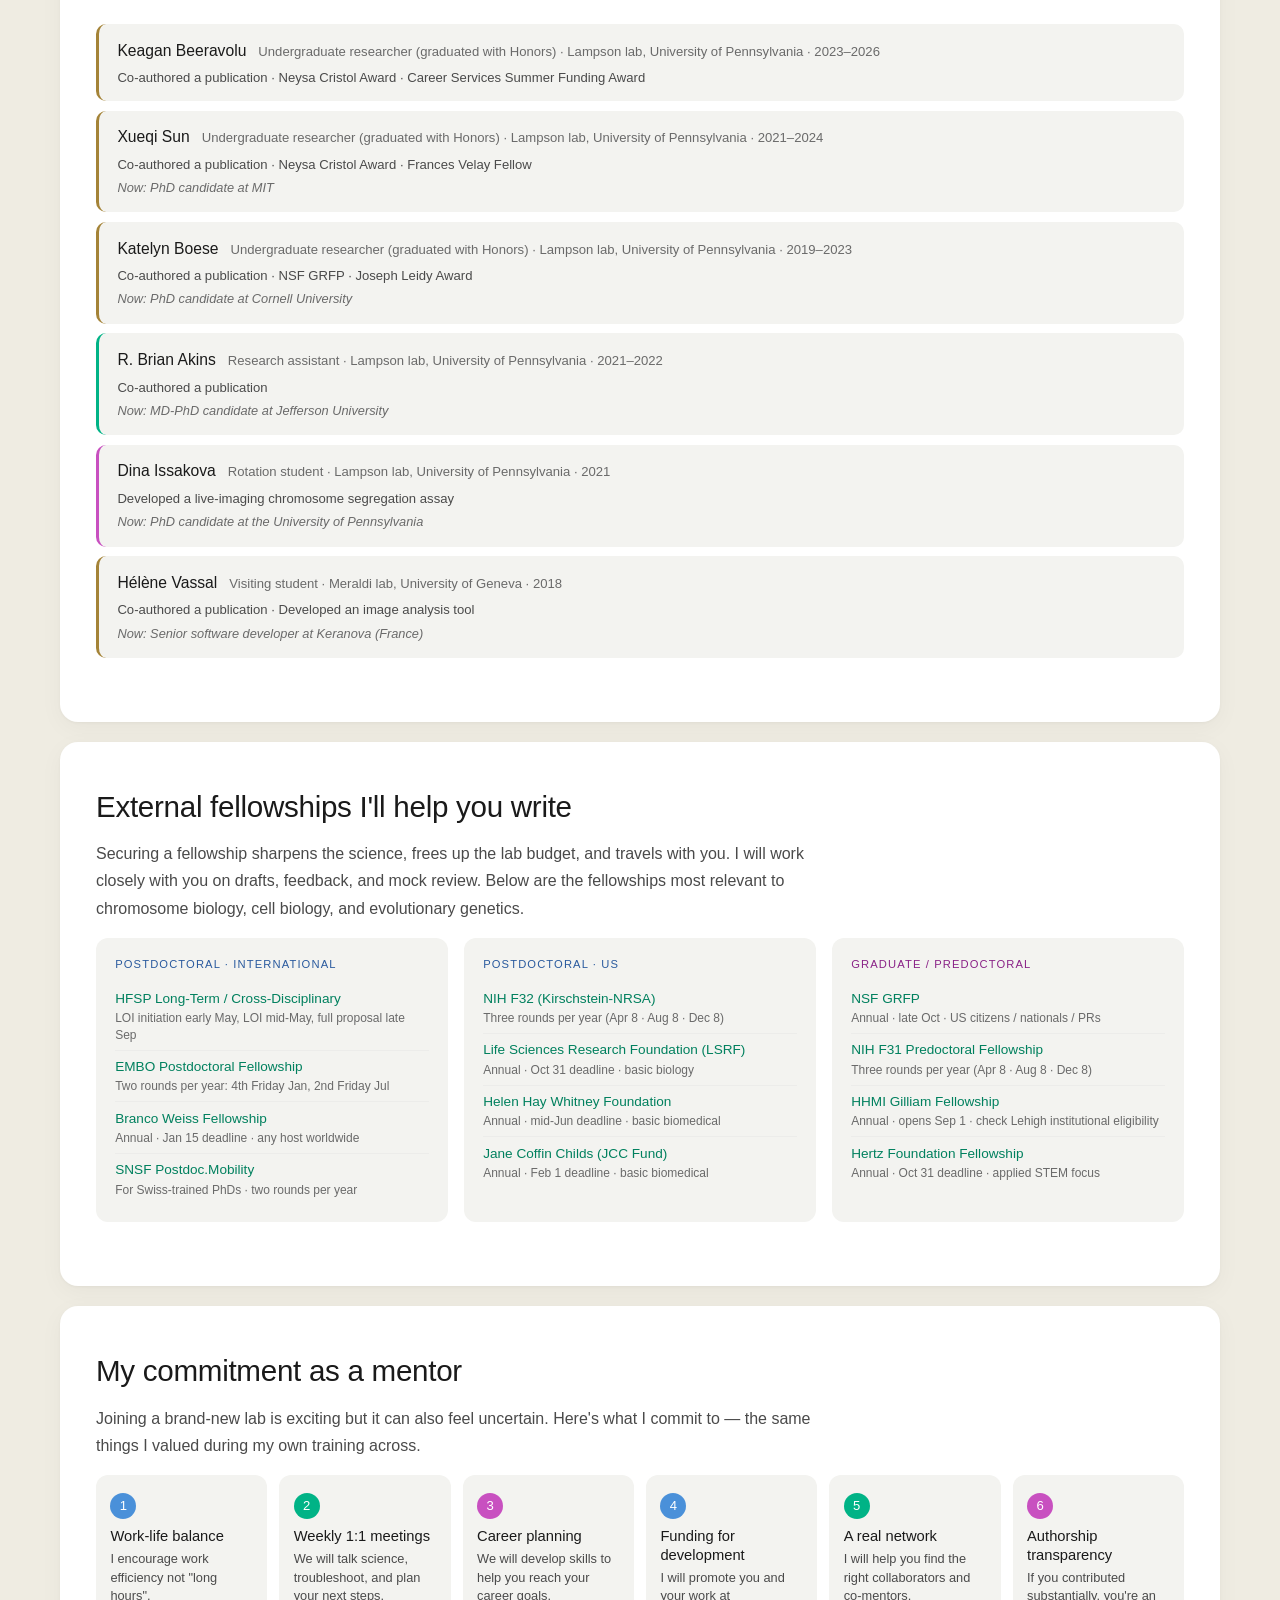
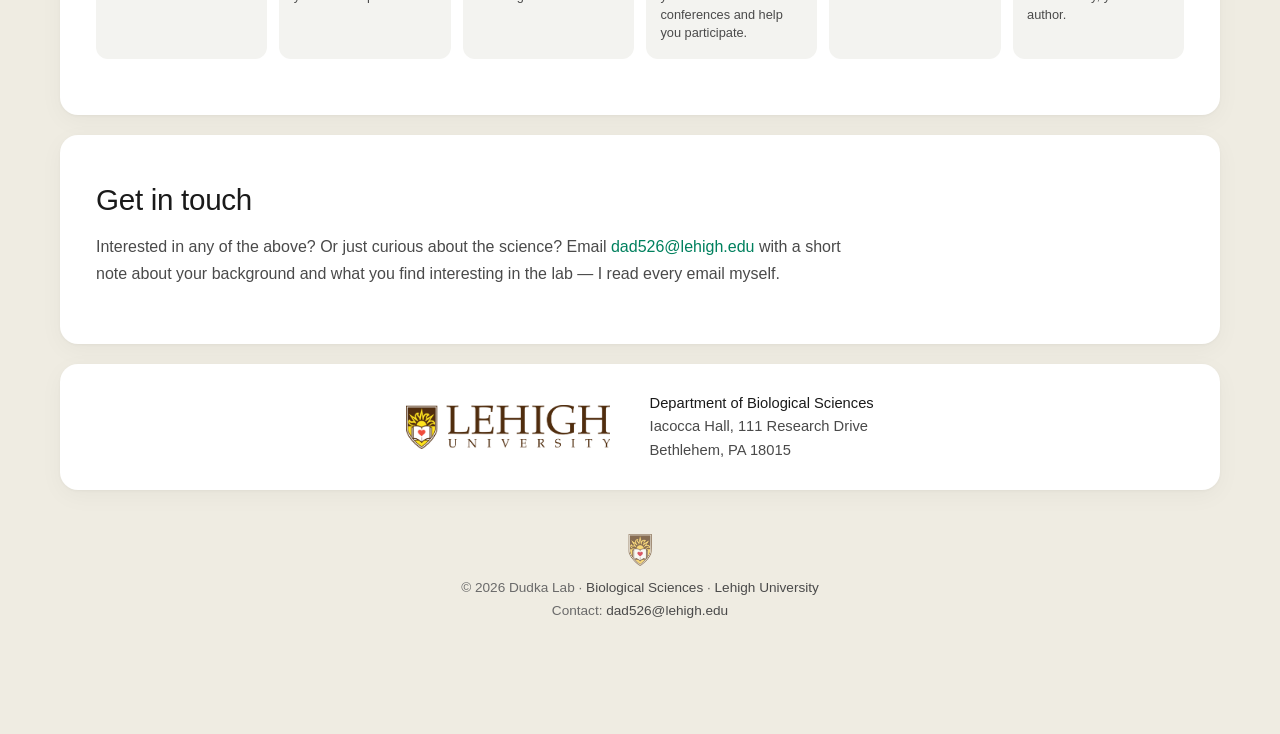
==== commit 13a9be1d: "Initial commit" ====
--- a/pages/join.html
+++ b/pages/join.html
@@ -41,15 +41,14 @@
     <span class="pos-status">Now hiring</span>
     <h3>Postdoctoral Researcher</h3>
     <p>
-      A two-year position (renewable) for a PhD-level scientist with strong cell biology, molecular
+      A position for a PhD-level scientist with strong cell biology, molecular
       biology, or computational biology training. The projects sit at the interface of molecular
       evolution and chromosome biology — we expect candidates to integrate lab's core questions
       while bringing their own ideas.
     </p>
     <div class="pos-actions">
-      <!--<a href="postdoc.html" class="btn">Read the full ad →</a>-->
+      <a href="https://careers.pageuppeople.com/865/cw/en-us/job/503909?lApplicationSubSourceID=11250" target="_blank" class="btn">Read the full ad →</a>
       <a href="mailto:dad526@lehigh.edu?subject=Postdoc%20application%20%E2%80%94%20Dudka%20Lab">
-        Email Damian directly
       </a>
     </div>
   </div>
@@ -64,9 +63,8 @@
       anyone planning graduate or medical school.
     </p>
     <div class="pos-actions">
-      <!--<a href="lab-technician.html" class="btn btn-blue">Read the full ad →</a>-->
+      <a href="https://www.indeed.com/job/pre-doctoral-research-associate-lab-technician-5363a375fb6c8369" target="_blank" class="btn btn-blue">Read the full ad →</a>
       <a href="mailto:dad526@lehigh.edu?subject=Technician%20application%20%E2%80%94%20Dudka%20Lab">
-        Email Damian directly
       </a>
     </div>
   </div>
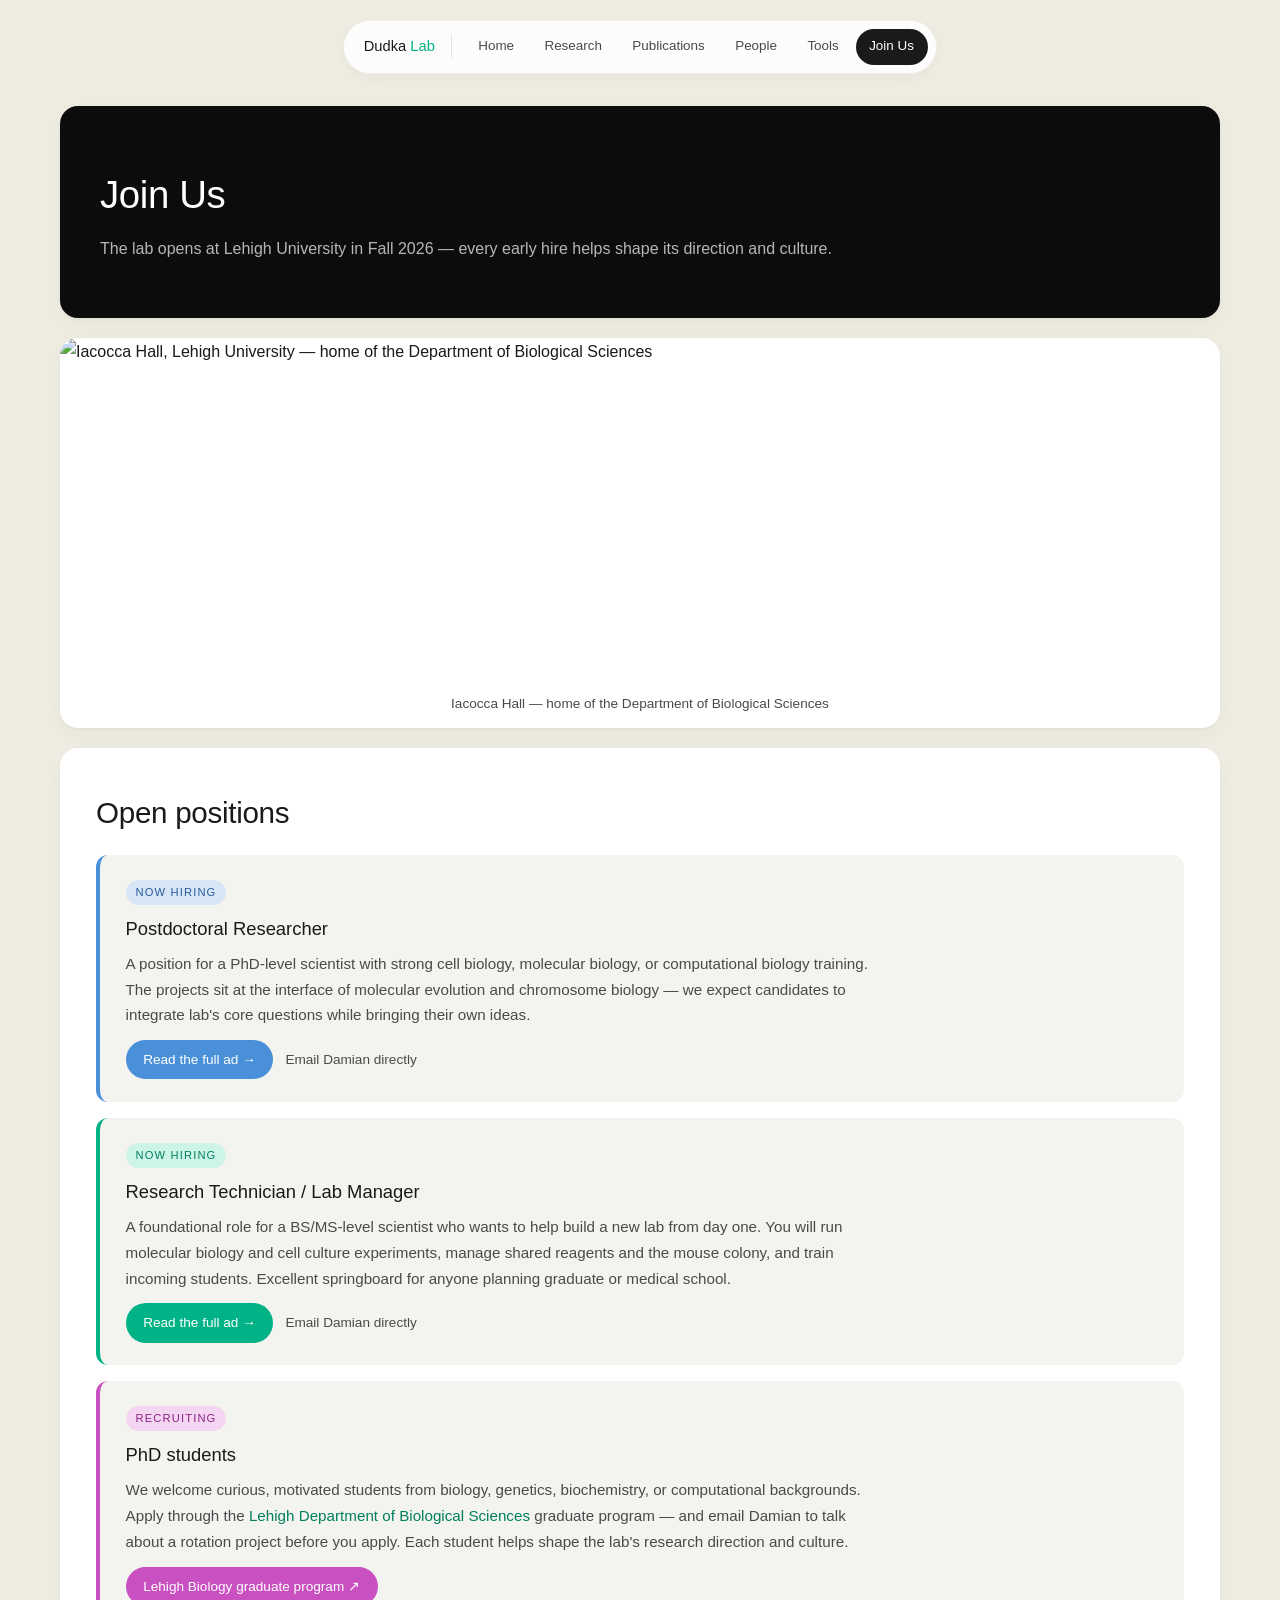
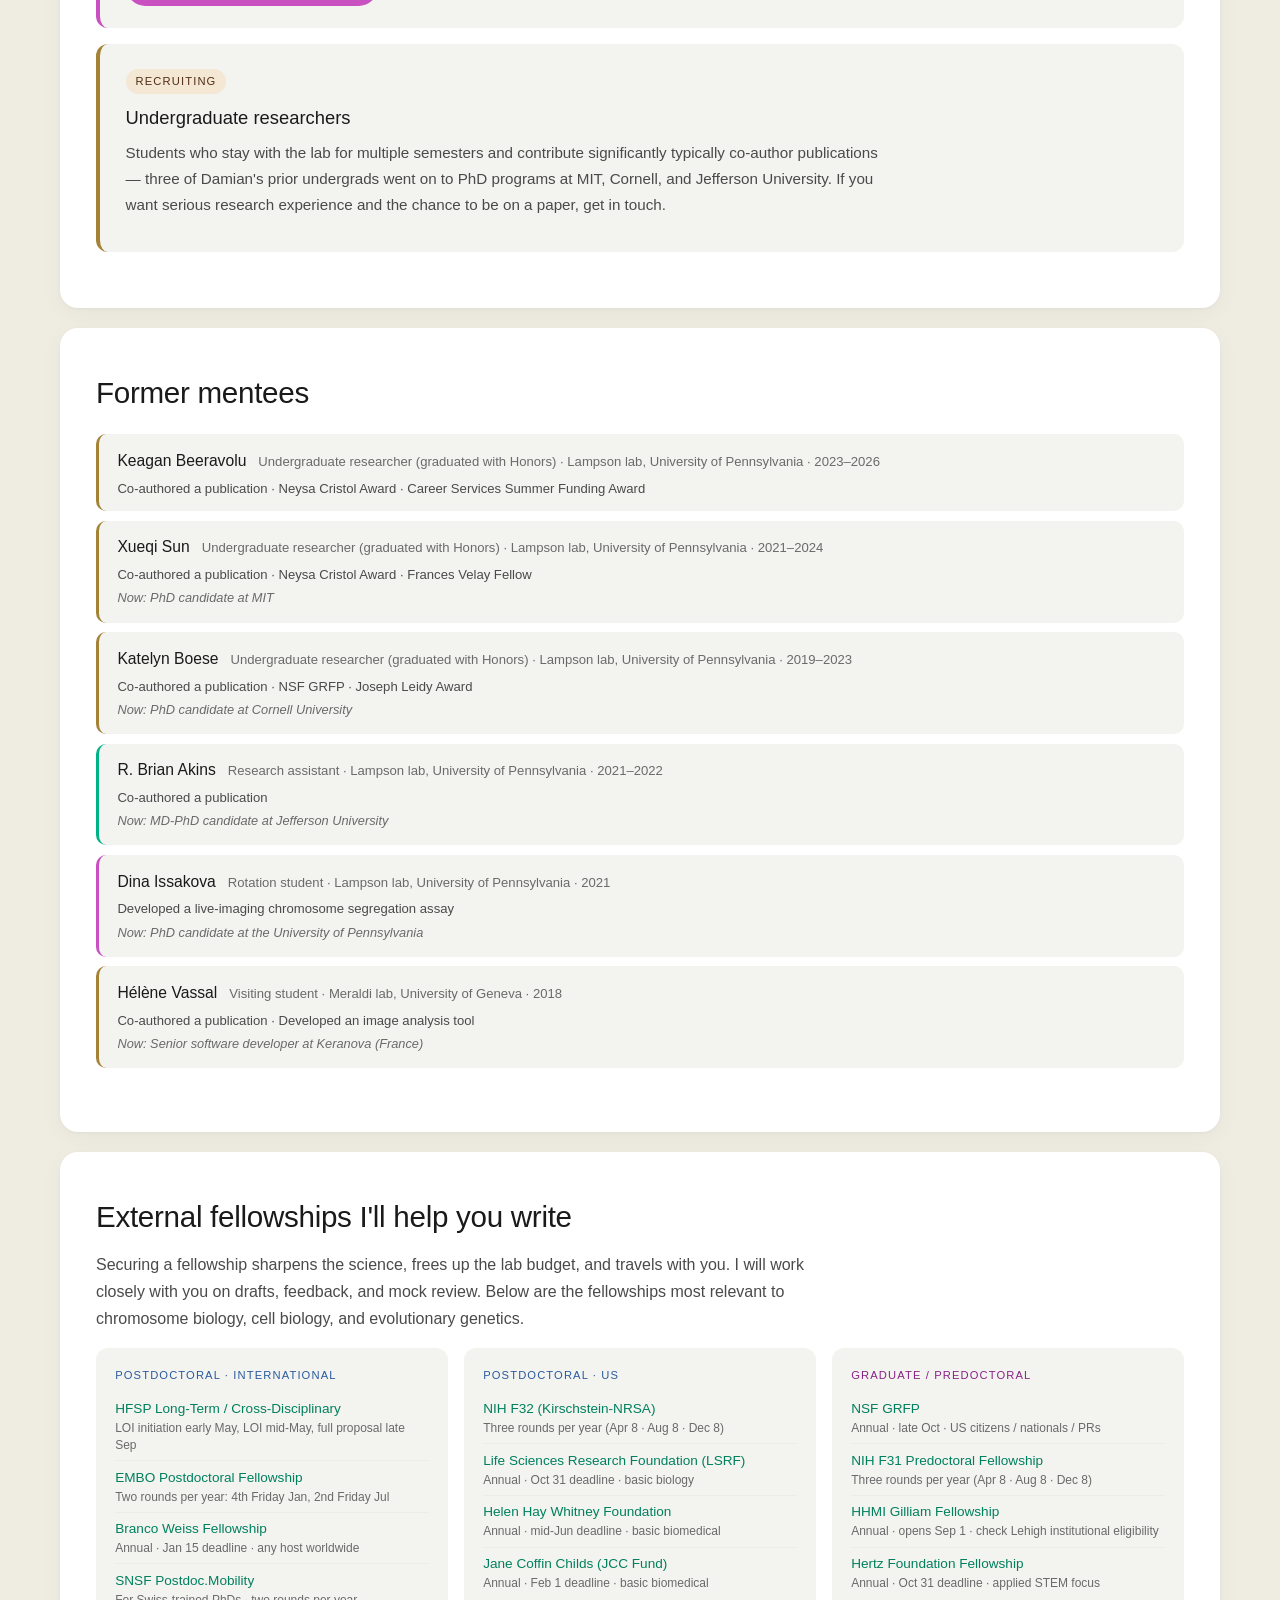
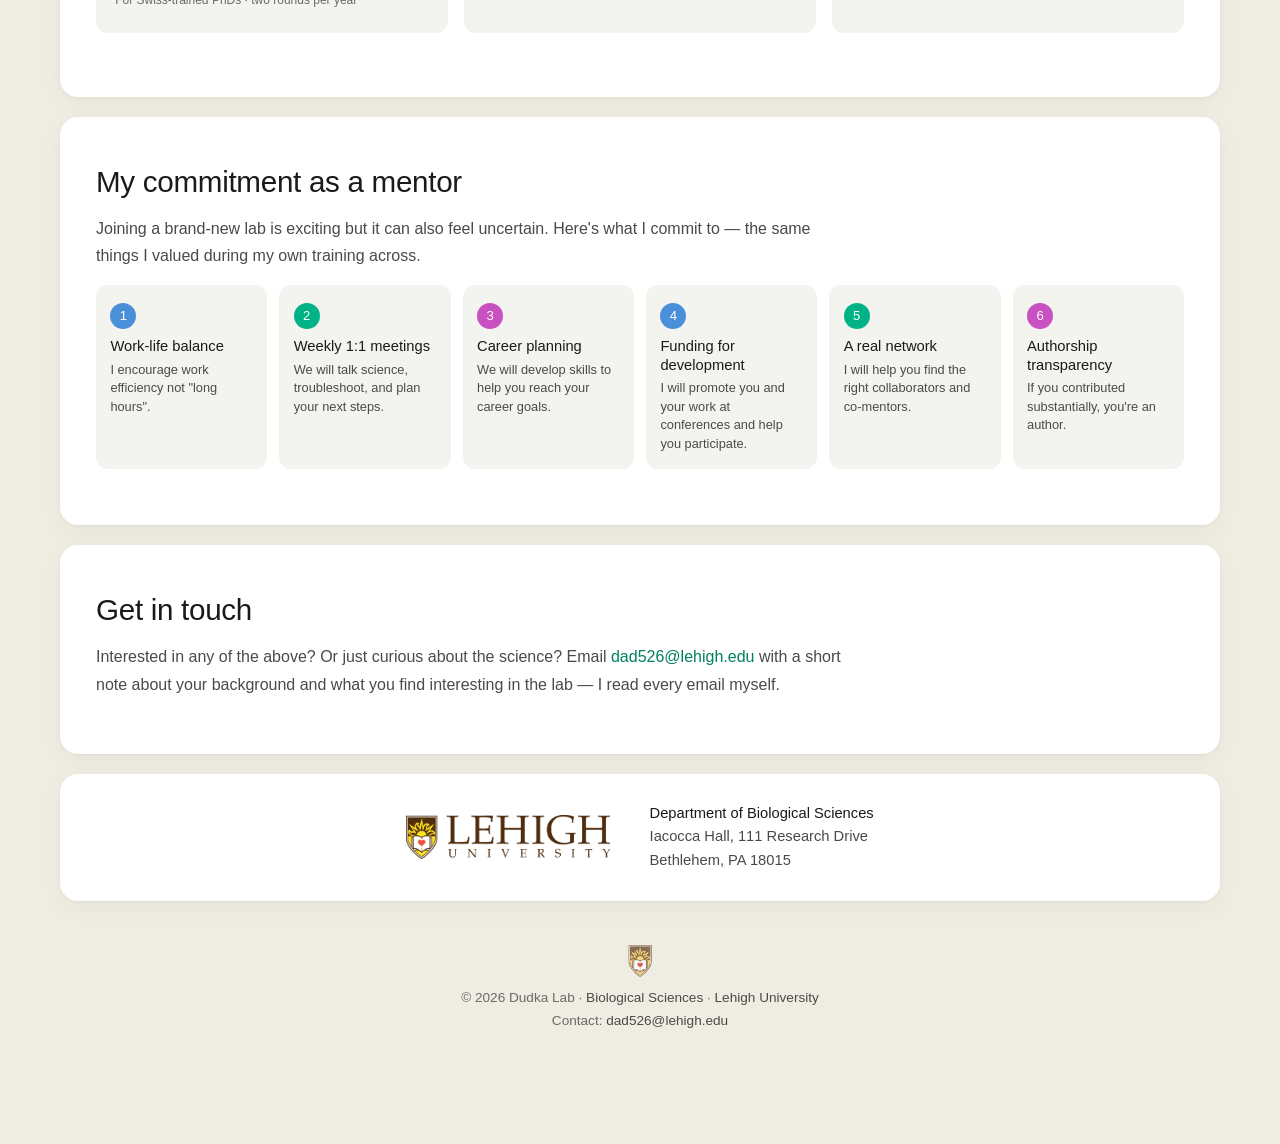
==== commit f345c02a: "Initial commit" ====
--- a/pages/join.html
+++ b/pages/join.html
@@ -33,6 +33,12 @@
   <p>The lab opens at Lehigh University in Fall 2026 — every early hire helps shape its direction and culture.</p>
 </div>
 
+<!-- ========== CAMPUS BANNER ========== -->
+<figure class="campus-banner">
+  <img src="../images/IMG_0816.jpg" alt="Iacocca Hall, Lehigh University — home of the Department of Biological Sciences">
+  <figcaption>Iacocca Hall — home of the Department of Biological Sciences</figcaption>
+</figure>
+
 <!-- ========== OPEN POSITIONS ========== -->
 <section>
   <h2>Open positions</h2>
@@ -47,8 +53,9 @@
       while bringing their own ideas.
     </p>
     <div class="pos-actions">
-      <a href="https://careers.pageuppeople.com/865/cw/en-us/job/503909?lApplicationSubSourceID=11250" target="_blank" class="btn">Read the full ad →</a>
+      <a href="https://careers.pageuppeople.com/865/cw/en-us/job/503909?lApplicationSubSourceID=11250" target="_blank" class="btn btn-blue">Read the full ad →</a>
       <a href="mailto:dad526@lehigh.edu?subject=Postdoc%20application%20%E2%80%94%20Dudka%20Lab">
+        Email Damian directly
       </a>
     </div>
   </div>
@@ -63,8 +70,9 @@
       anyone planning graduate or medical school.
     </p>
     <div class="pos-actions">
-      <a href="https://www.indeed.com/job/pre-doctoral-research-associate-lab-technician-5363a375fb6c8369" target="_blank" class="btn btn-blue">Read the full ad →</a>
+      <a href="https://www.indeed.com/job/pre-doctoral-research-associate-lab-technician-5363a375fb6c8369" target="_blank" class="btn">Read the full ad →</a>
       <a href="mailto:dad526@lehigh.edu?subject=Technician%20application%20%E2%80%94%20Dudka%20Lab">
+        Email Damian directly
       </a>
     </div>
   </div>
--- a/css/style.css
+++ b/css/style.css
@@ -634,9 +634,60 @@
 }
 
 /* ============================================================================
+   CAMPUS BANNER (wide photo card)
+   ============================================================================ */
+.campus-banner {
+  border-radius: var(--card-radius);
+  box-shadow: var(--card-shadow);
+  overflow: hidden;
+  background: var(--card);
+  margin: 0;
+}
+.campus-banner img {
+  display: block;
+  width: 100%;
+  height: 340px;
+  object-fit: cover;
+  object-position: center 38%;
+}
+.campus-banner figcaption {
+  font-size: 0.85rem;
+  color: var(--muted);
+  padding: 0.85rem 1.5rem;
+  text-align: center;
+}
+
+/* Zoomed single banner — shows the whole cropped building at natural aspect */
+.campus-zoom { margin: 0; }
+.campus-zoom img {
+  display: block; width: 100%; height: auto;
+  border-radius: var(--card-radius);
+  box-shadow: var(--card-shadow);
+}
+.campus-zoom figcaption {
+  font-size: 0.85rem; color: var(--muted);
+  text-align: center; padding-top: 0.85rem;
+}
+
+/* Campus gallery — triptych of zoomed building shots */
+.campus-gallery { margin: 0; }
+.campus-gallery .row {
+  display: grid; grid-template-columns: repeat(3, 1fr); gap: 1rem;
+}
+.campus-gallery .row img {
+  display: block; width: 100%; height: 260px; object-fit: cover;
+  border-radius: var(--card-radius); box-shadow: var(--card-shadow);
+}
+.campus-gallery figcaption {
+  font-size: 0.85rem; color: var(--muted);
+  text-align: center; padding-top: 0.85rem;
+}
+
+/* ============================================================================
    RESPONSIVE
    ============================================================================ */
 @media (max-width: 768px) {
+  .campus-banner img { height: 200px; }
   .canvas { padding: 0 1rem 3rem; gap: 1rem; }
   section, .hero, .page-header, .jobad, .lehigh-strip, .join-section {
     padding: 2rem 1.5rem;
@@ -656,3 +707,18 @@
   }
   .pi-bio, .lab-overview { grid-template-columns: 1fr; gap: 1.5rem; }
 }
+
+/* two-up campus gallery variant */
+.campus-gallery.two .row { grid-template-columns: repeat(2, 1fr); }
+.campus-gallery.two .row img { height: 300px; }
+
+/* ============================================================================
+   LAB VISION HEADER WITH MICROGRAPH (research page)
+   ============================================================================ */
+.page-header.has-fig { display: flex; align-items: center; gap: 2.5rem; padding-top: 2rem; padding-bottom: 2rem; overflow: hidden; }
+.page-header.has-fig .ph-text { flex: 1 1 auto; min-width: 0; }
+.page-header.has-fig .ph-fig { flex: 0 0 auto; width: 360px; max-width: 46%; height: auto; display: block; margin: -2.75rem 0; }
+@media (max-width: 768px) {
+  .page-header.has-fig { flex-direction: column; align-items: center; gap: 1.2rem; text-align: center; }
+  .page-header.has-fig .ph-fig { width: 70%; max-width: 320px; }
+}
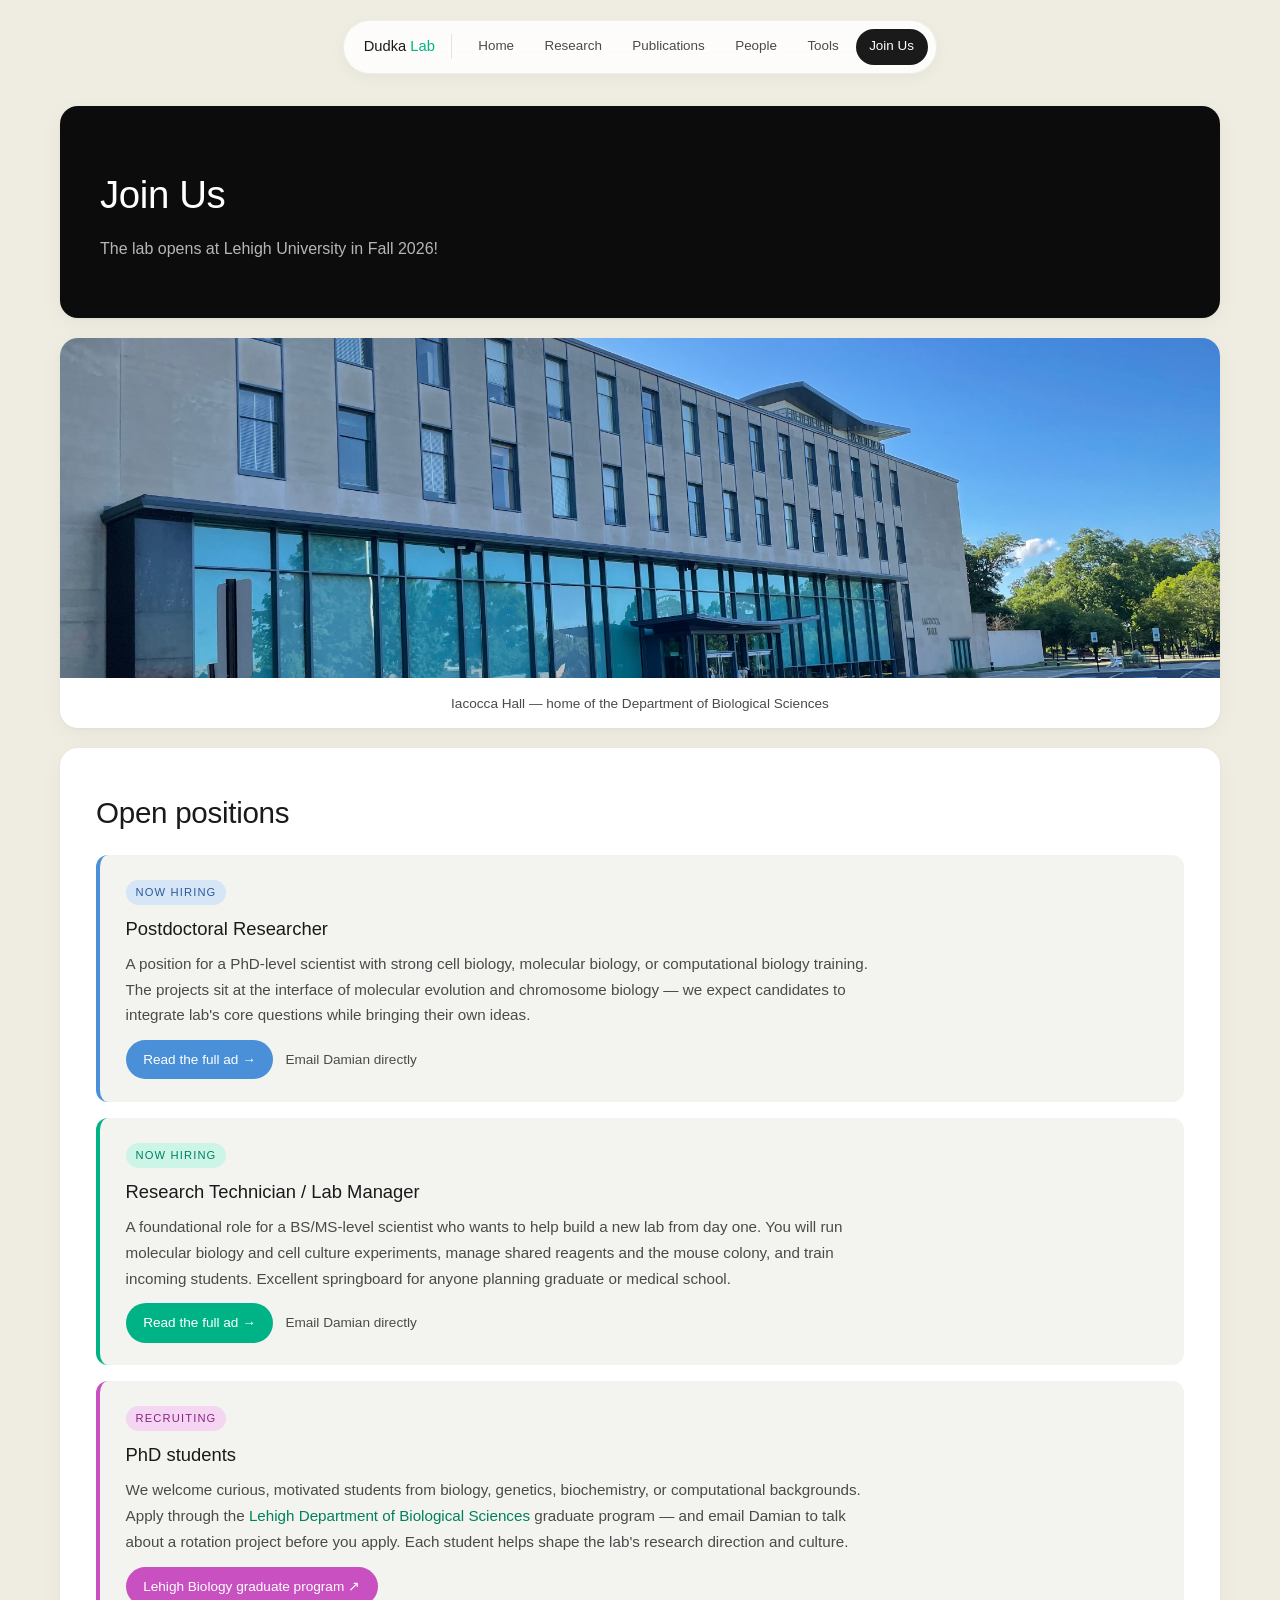
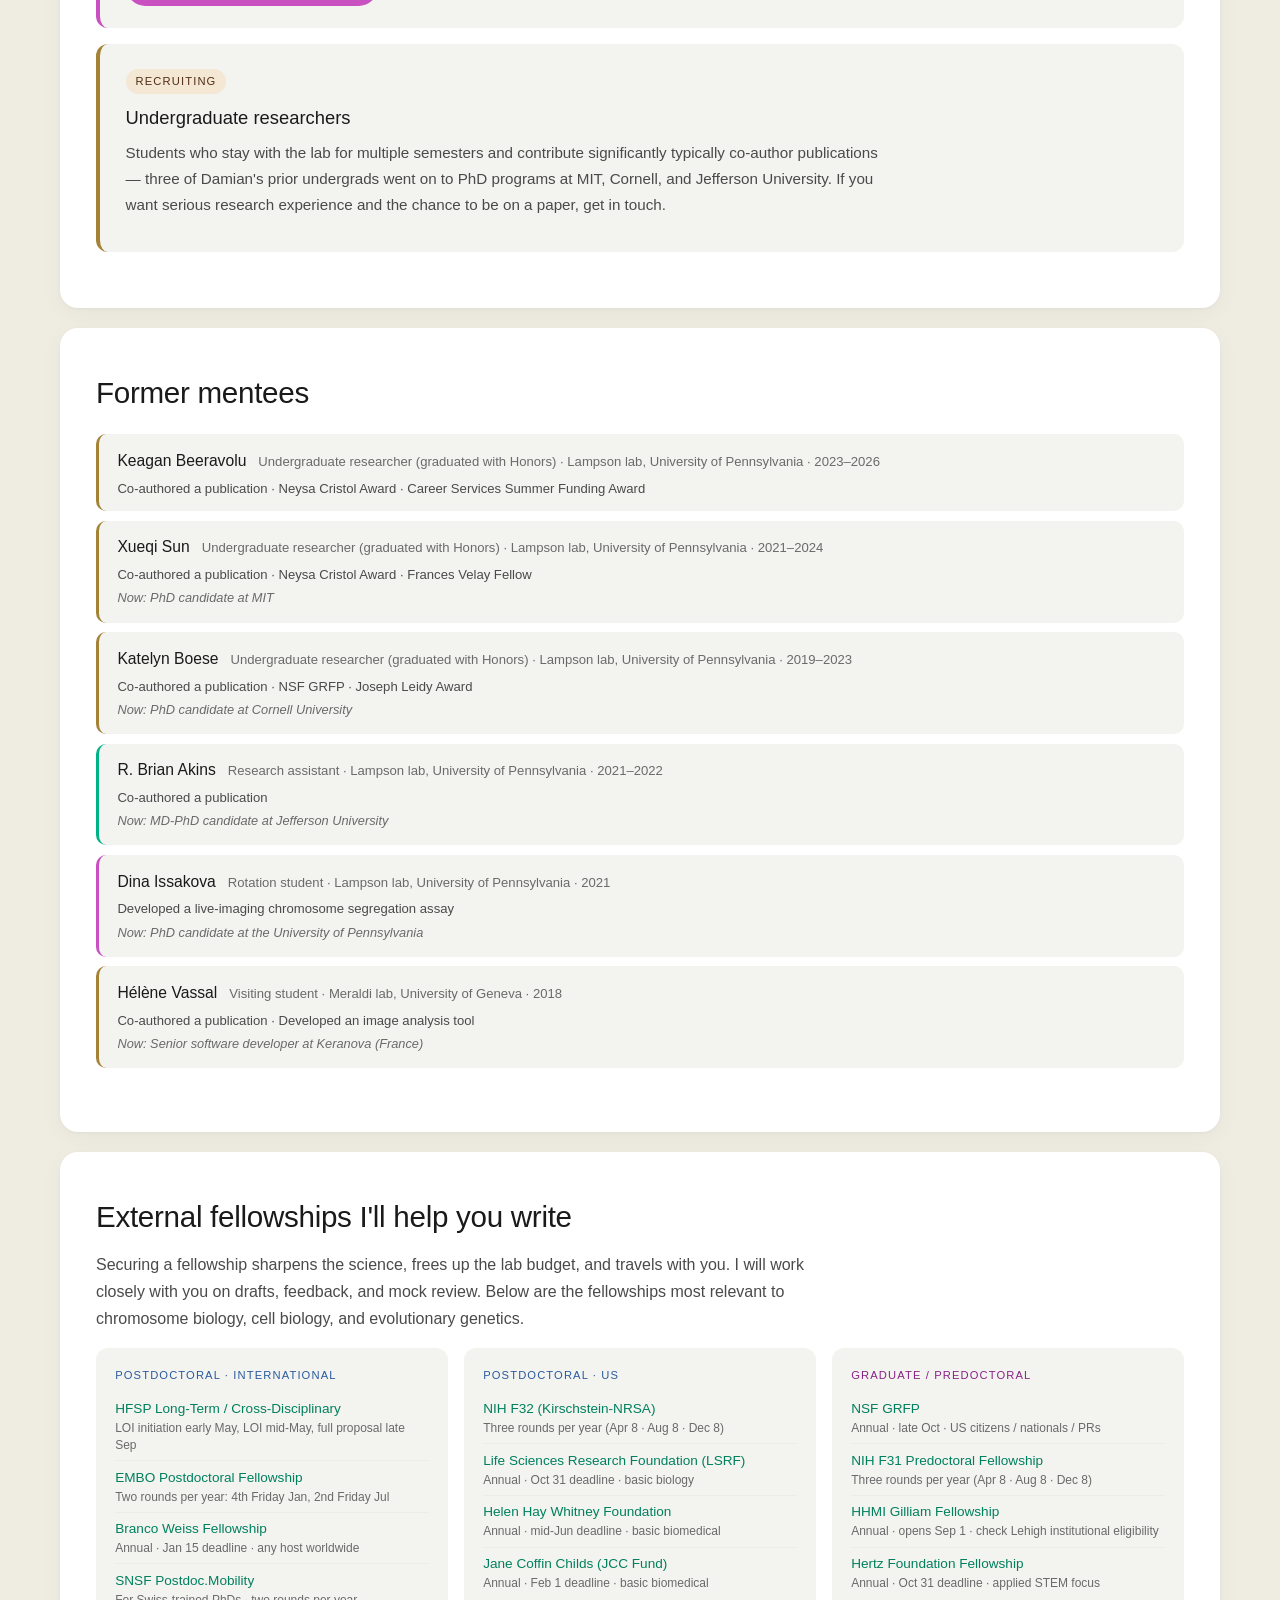
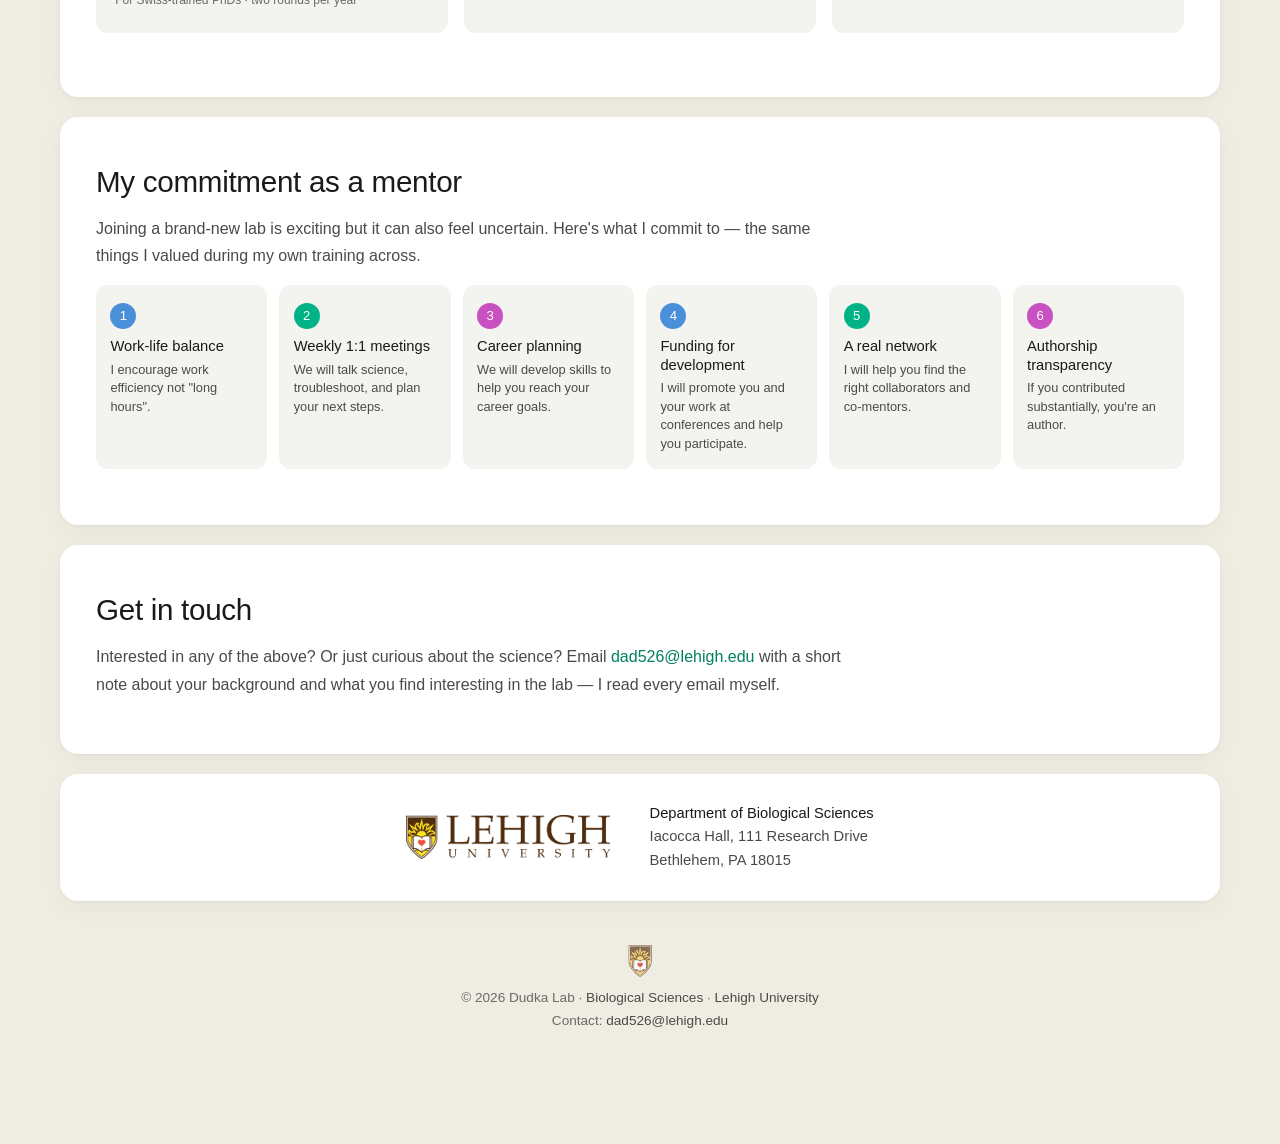
==== commit e6bdd77e: "Initial commit" ====
--- a/pages/join.html
+++ b/pages/join.html
@@ -30,7 +30,7 @@
 
 <div class="page-header">
   <h1>Join Us</h1>
-  <p>The lab opens at Lehigh University in Fall 2026 — every early hire helps shape its direction and culture.</p>
+  <p>The lab opens at Lehigh University in Fall 2026!</p>
 </div>
 
 <!-- ========== CAMPUS BANNER ========== -->
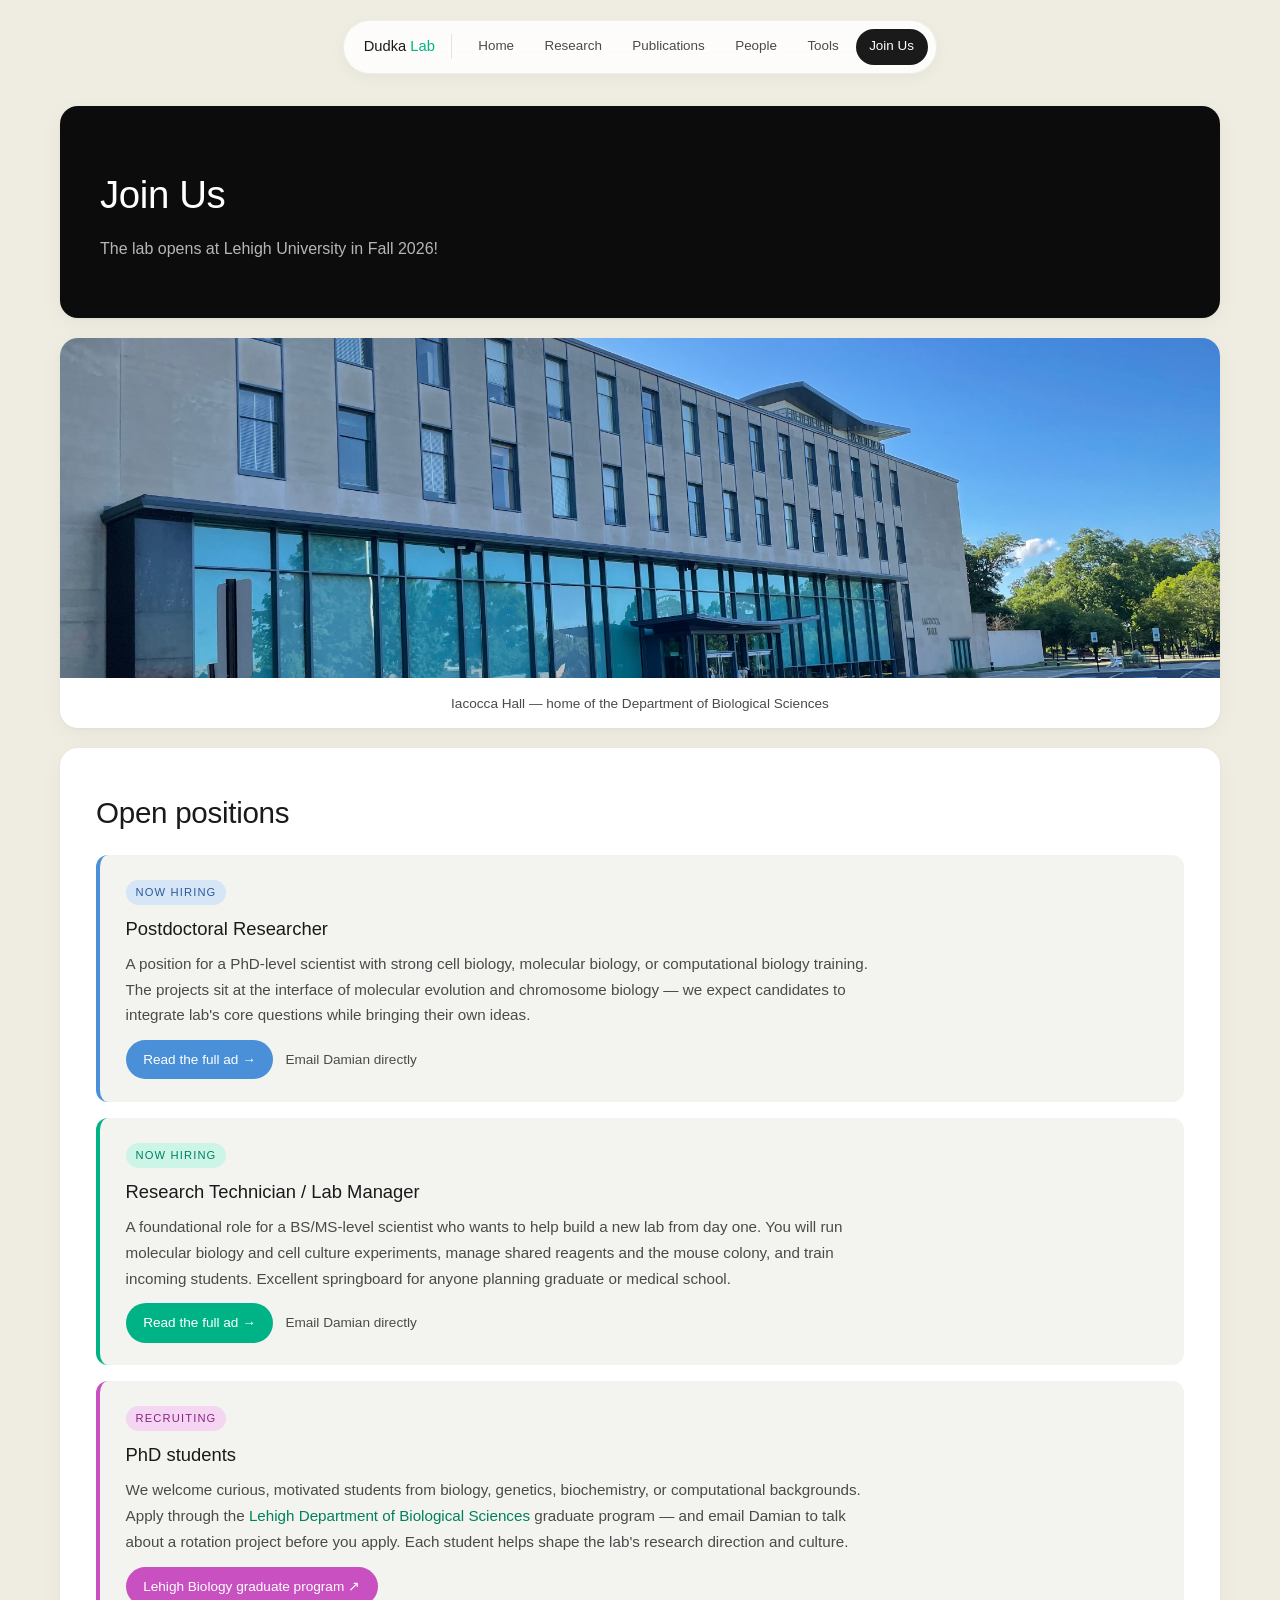
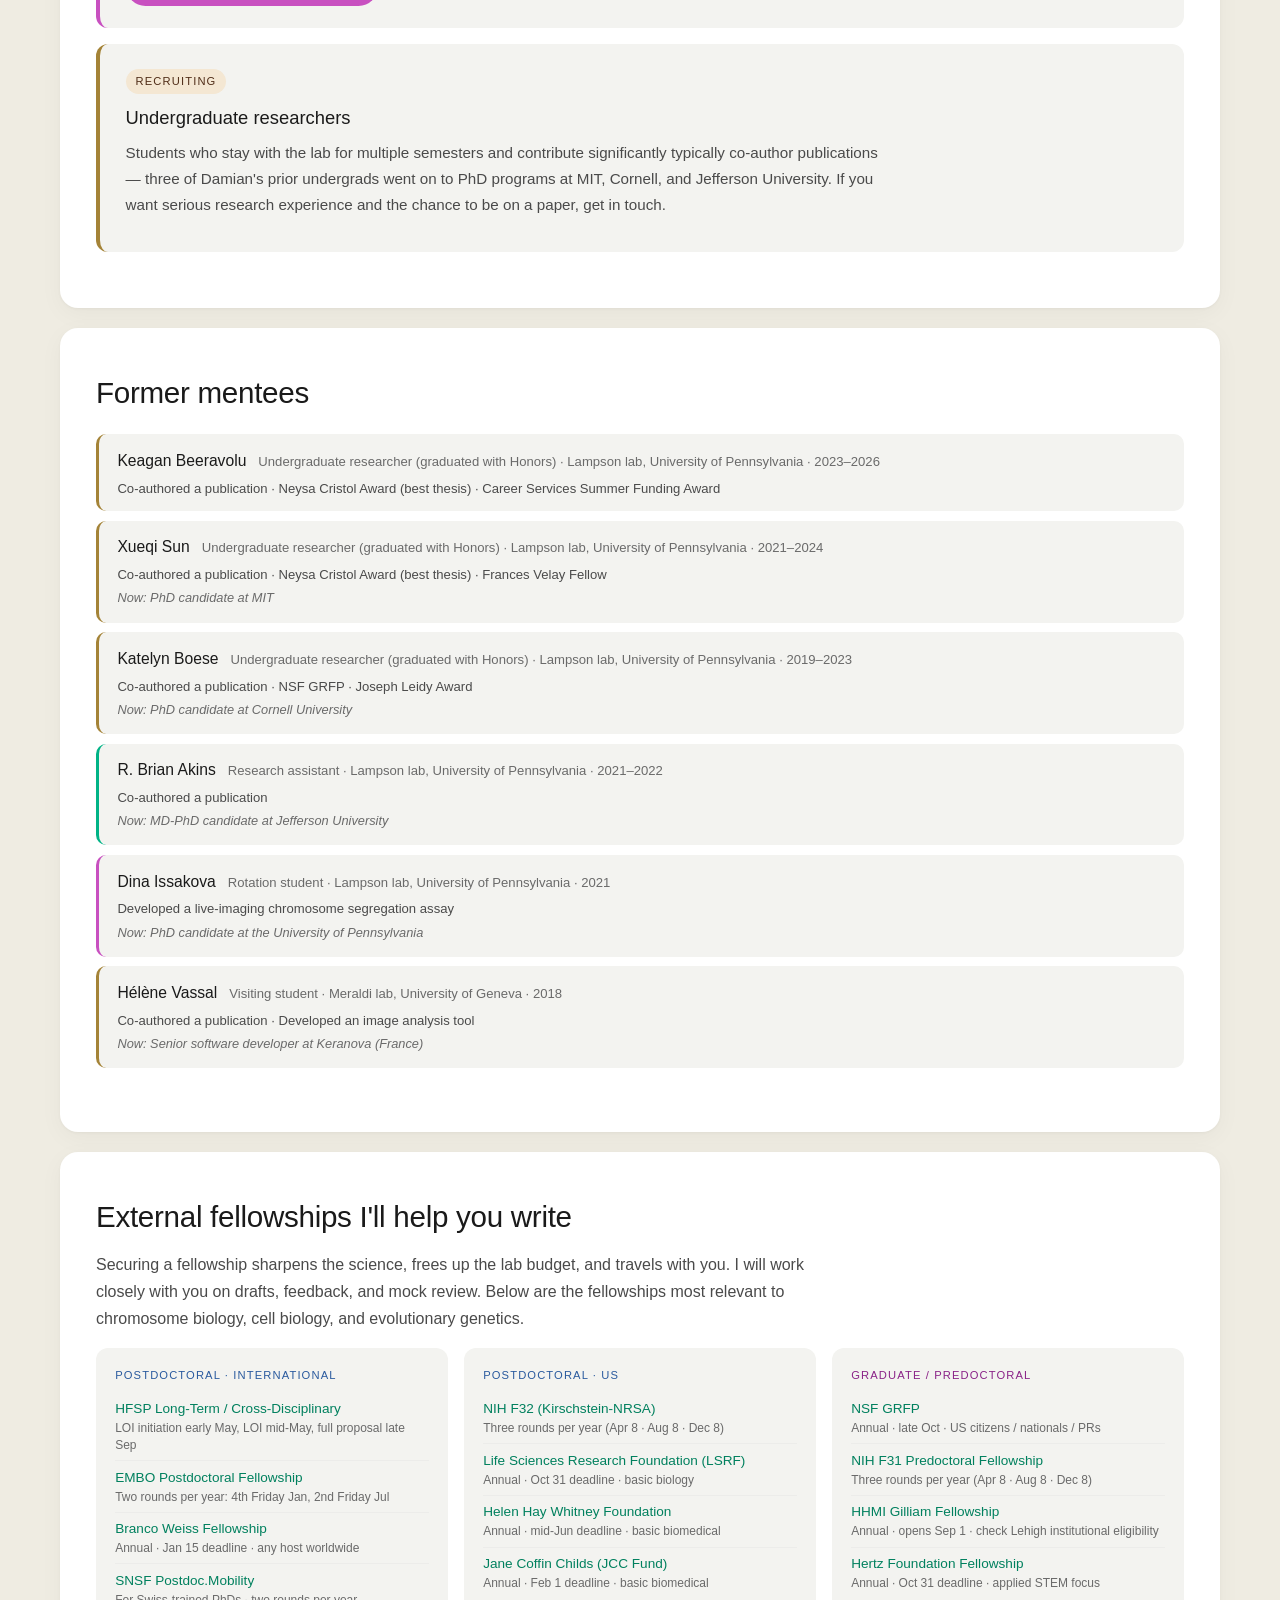
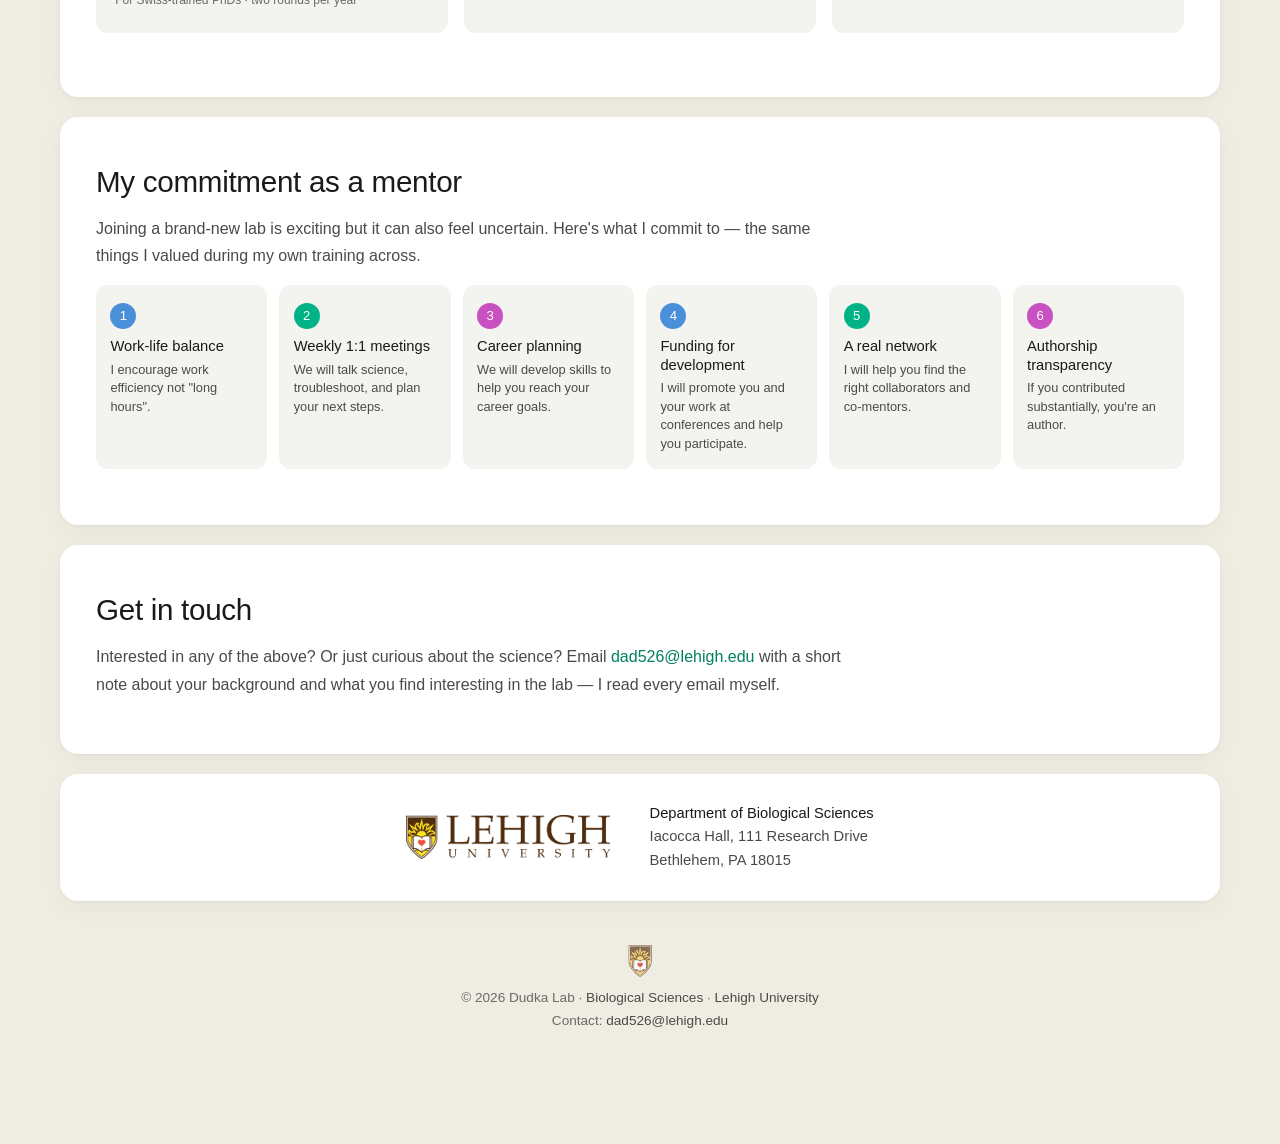
==== commit 01e66423: "Initial commit" ====
--- a/pages/join.html
+++ b/pages/join.html
@@ -118,7 +118,7 @@
         </span>
       </div>
       <span class="mentee-awards">
-        Co-authored a publication · Neysa Cristol Award · Career Services Summer Funding Award
+        Co-authored a publication · Neysa Cristol Award (best thesis) · Career Services Summer Funding Award
       </span>
     </li>
 
@@ -130,7 +130,7 @@
         </span>
       </div>
       <span class="mentee-awards">
-        Co-authored a publication · Neysa Cristol Award · Frances Velay Fellow
+        Co-authored a publication · Neysa Cristol Award (best thesis) · Frances Velay Fellow
       </span>
       <span class="mentee-next">Now: PhD candidate at MIT</span>
     </li>
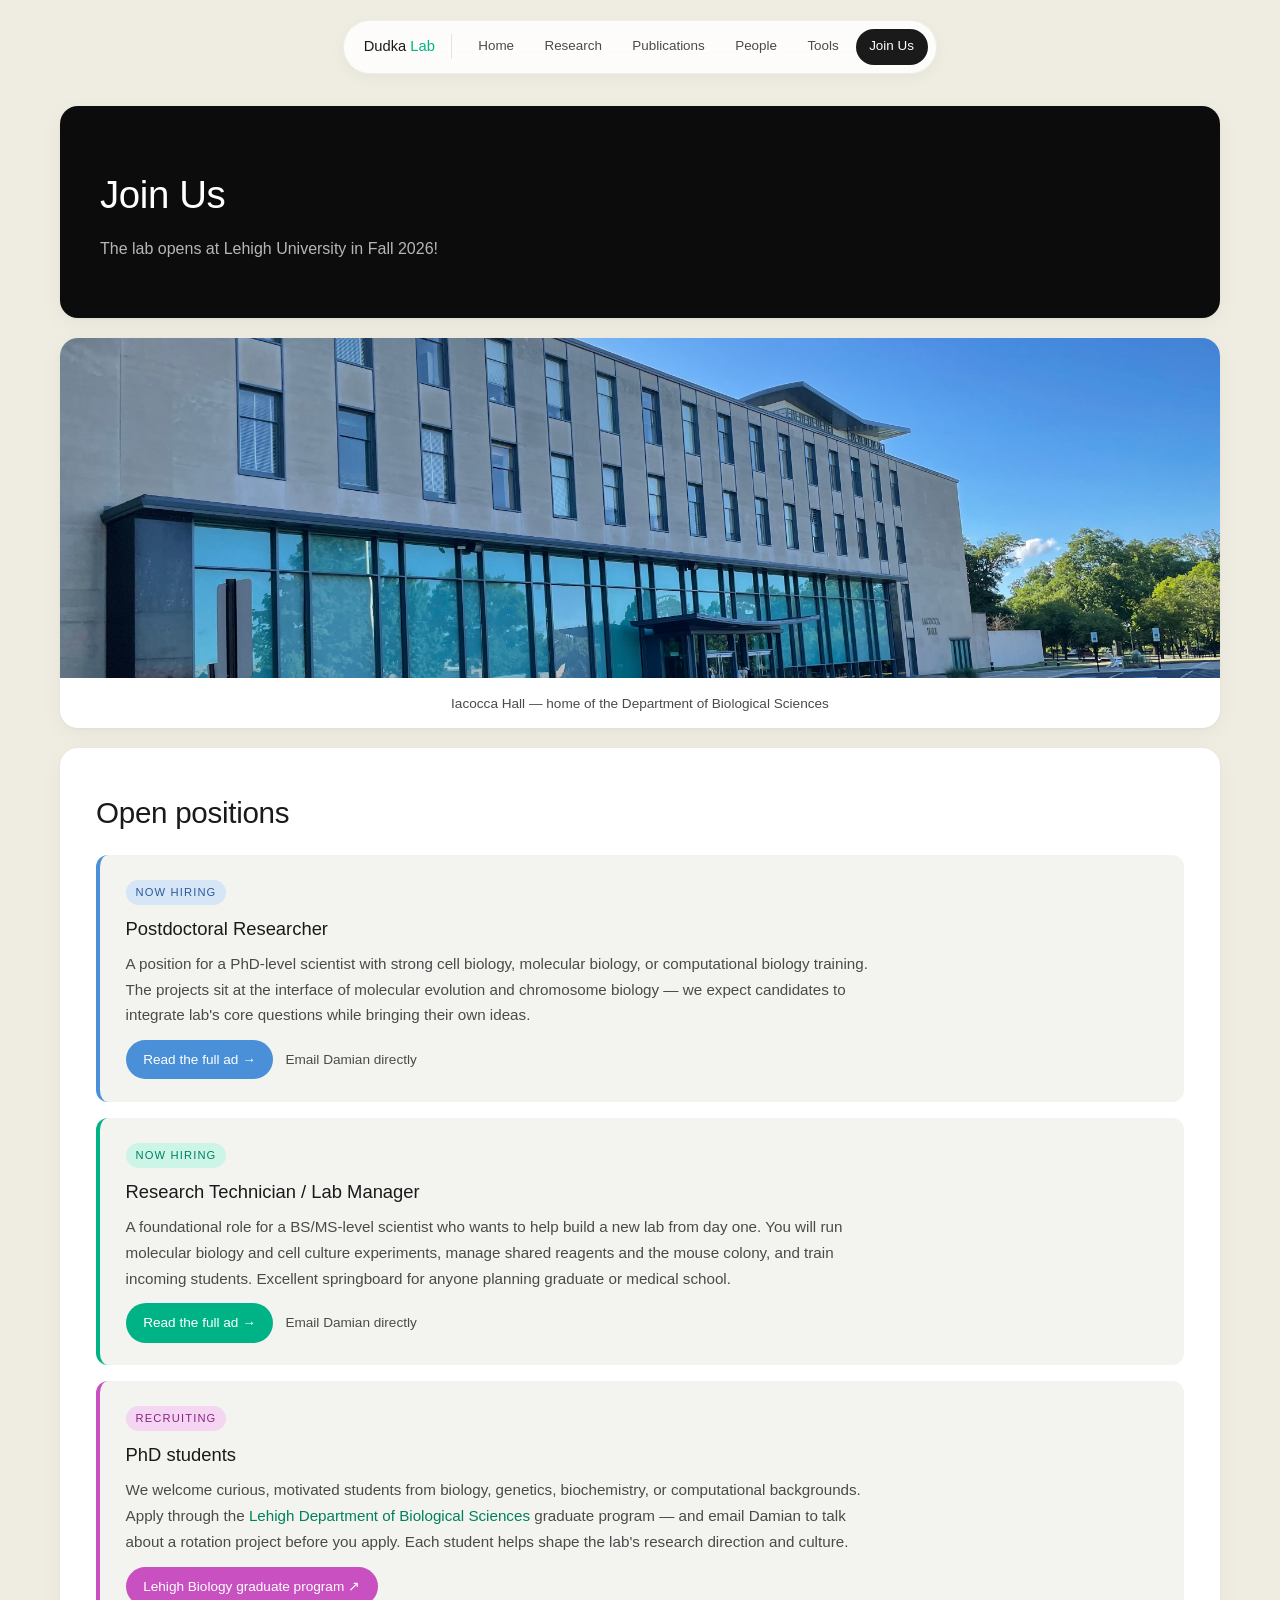
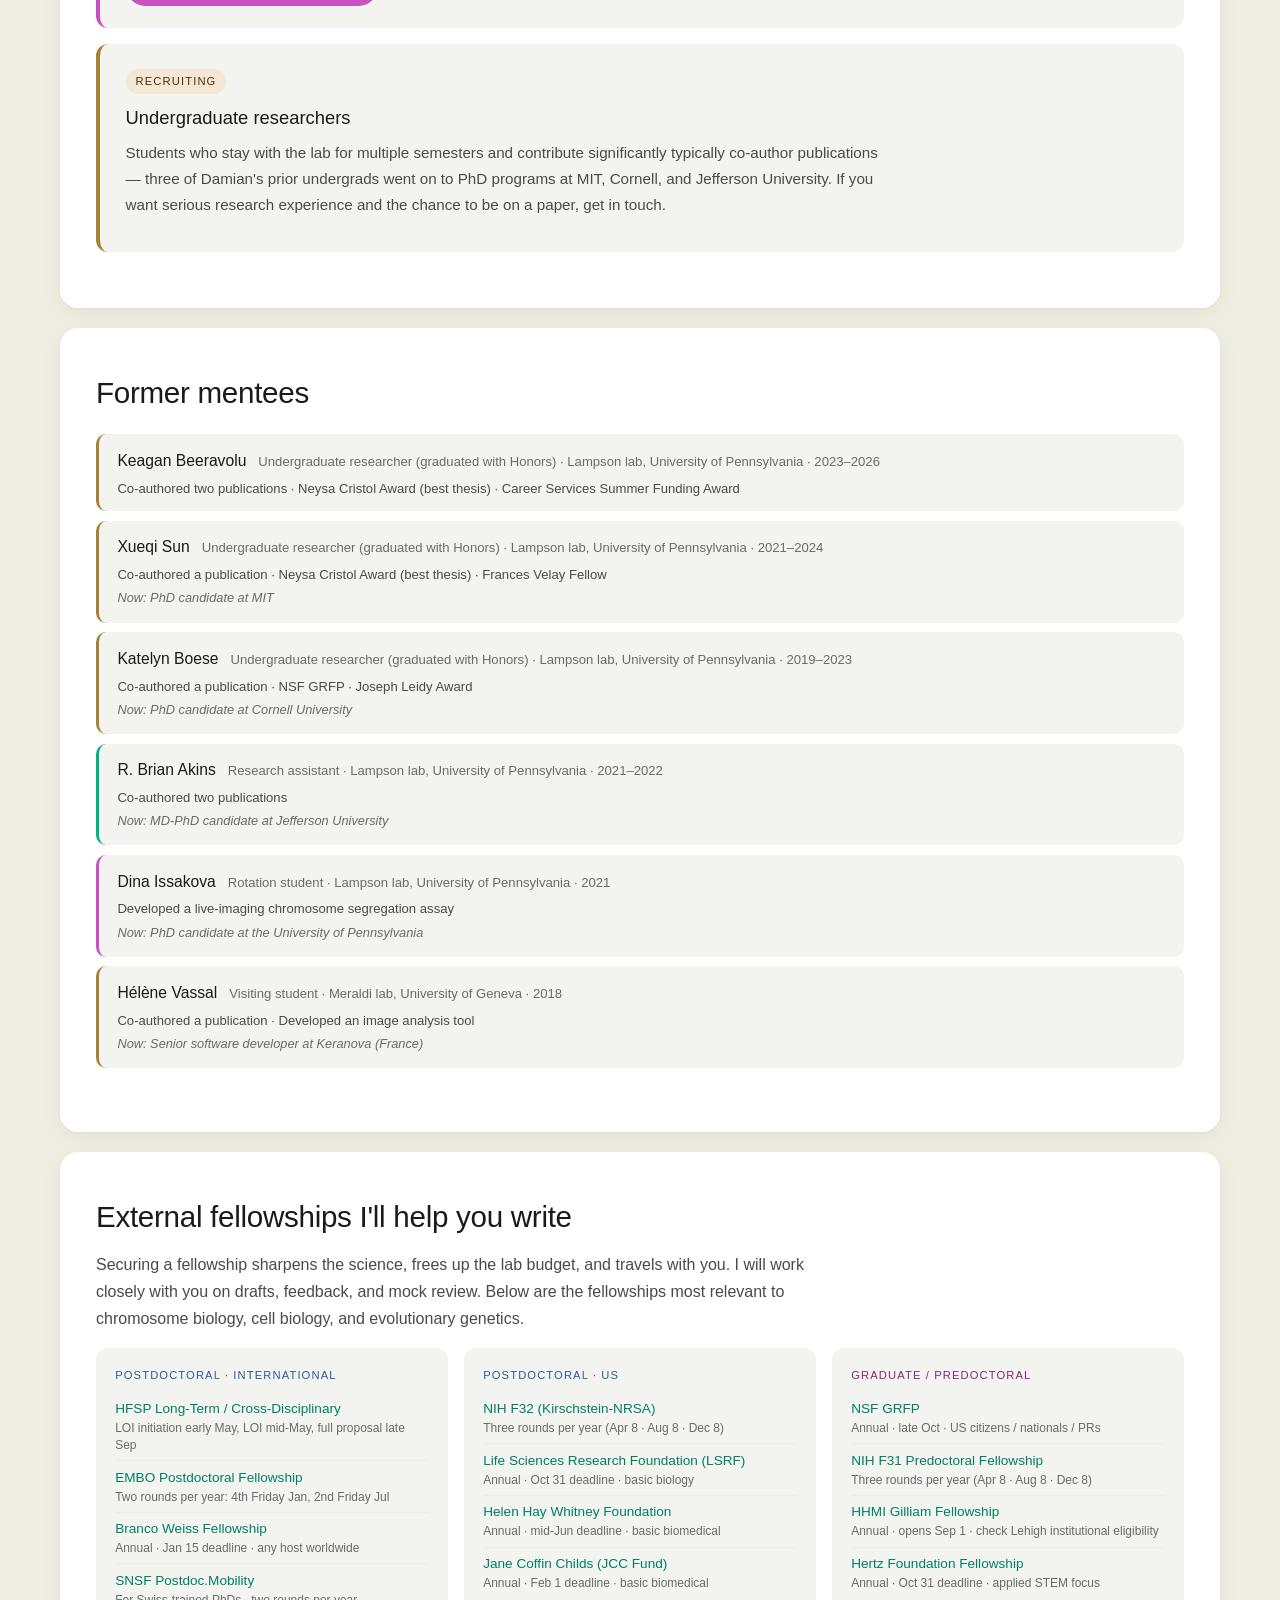
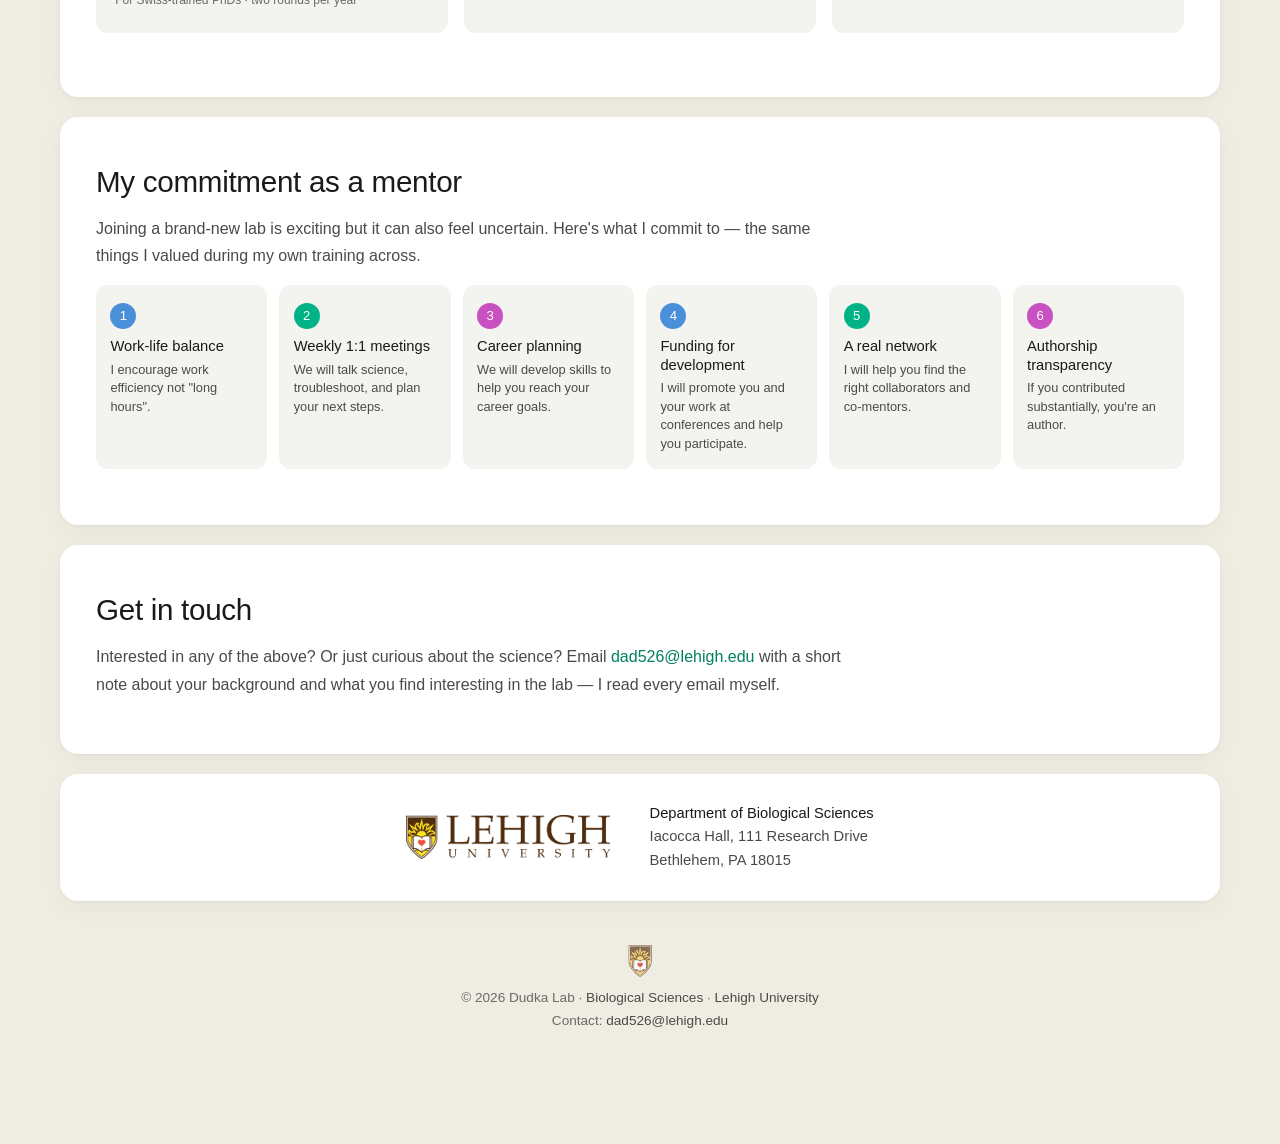
==== commit 725e4684: "Initial commit" ====
--- a/pages/join.html
+++ b/pages/join.html
@@ -118,7 +118,7 @@
         </span>
       </div>
       <span class="mentee-awards">
-        Co-authored a publication · Neysa Cristol Award (best thesis) · Career Services Summer Funding Award
+        Co-authored two publications · Neysa Cristol Award (best thesis) · Career Services Summer Funding Award
       </span>
     </li>
 
@@ -155,7 +155,7 @@
           Research assistant · Lampson lab, University of Pennsylvania · 2021–2022
         </span>
       </div>
-      <span class="mentee-awards">Co-authored a publication</span>
+      <span class="mentee-awards">Co-authored two publications</span>
       <span class="mentee-next">Now: MD-PhD candidate at Jefferson University</span>
     </li>
 
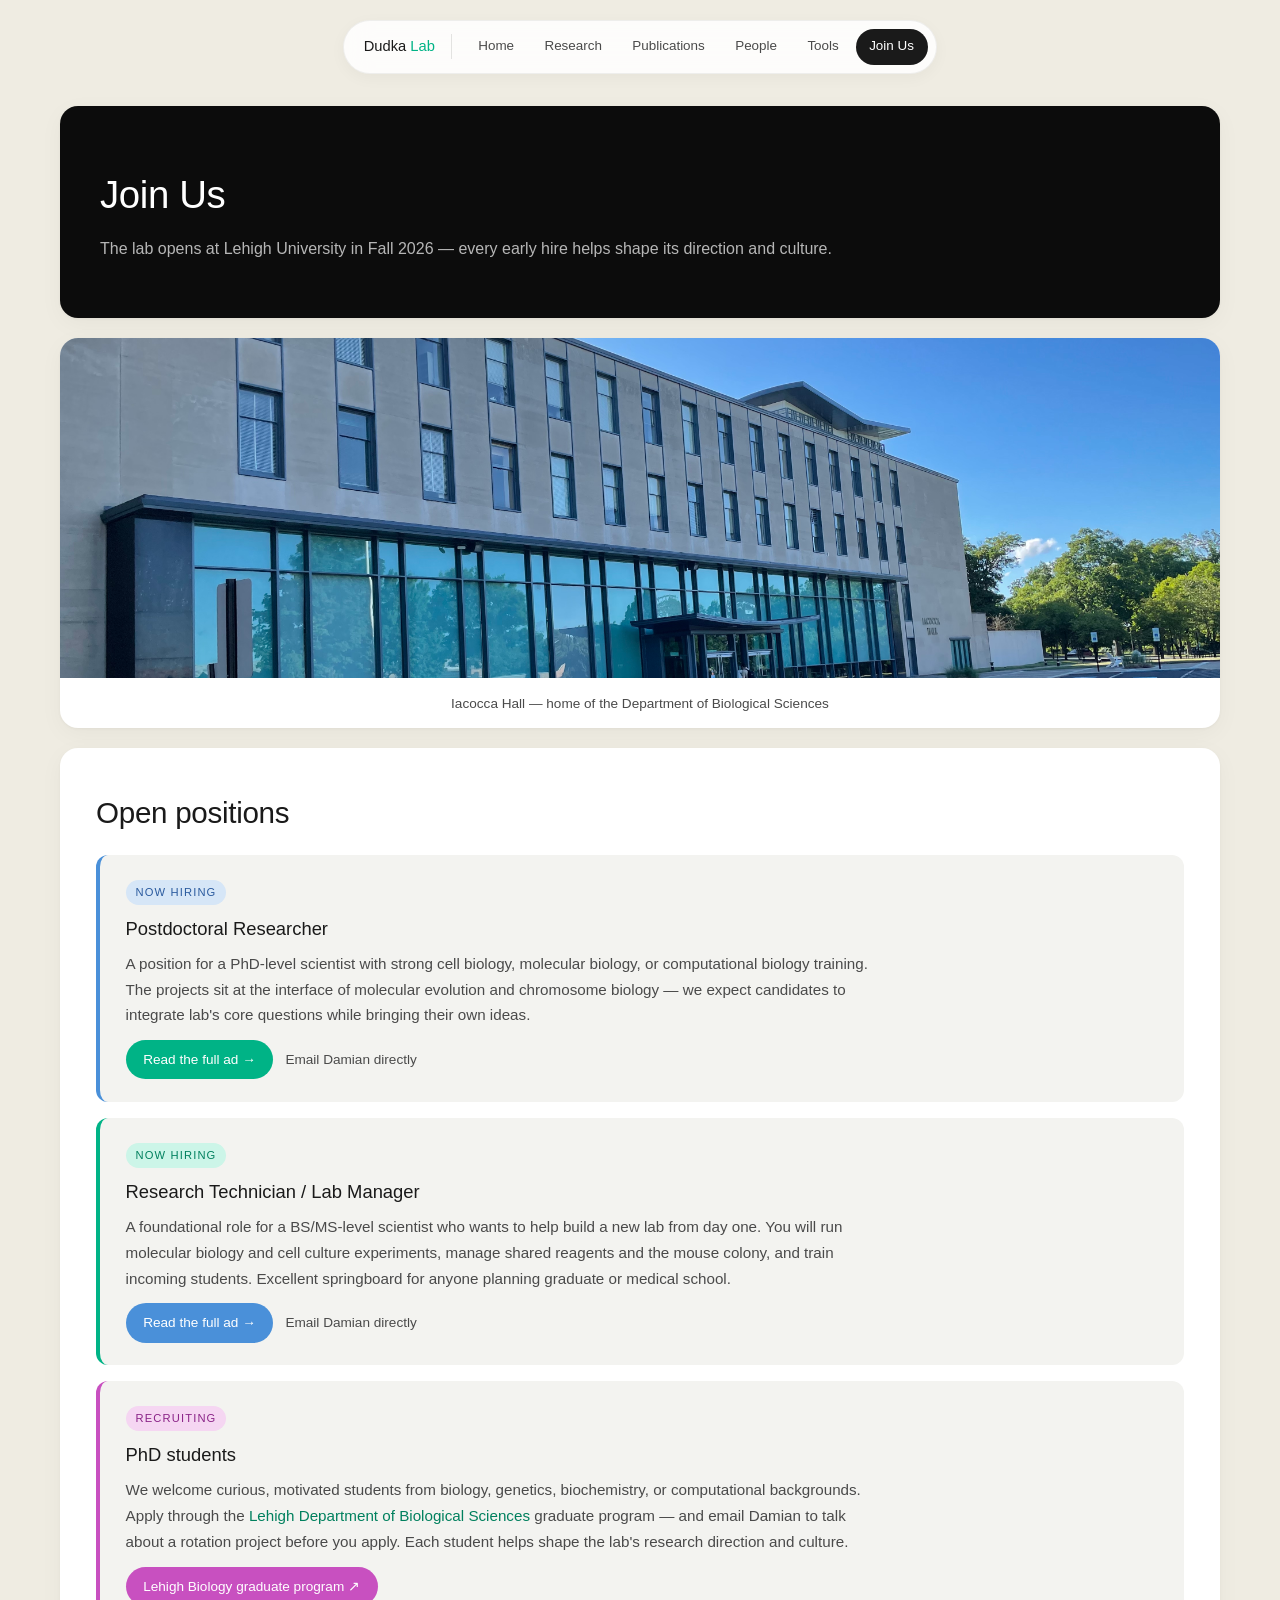
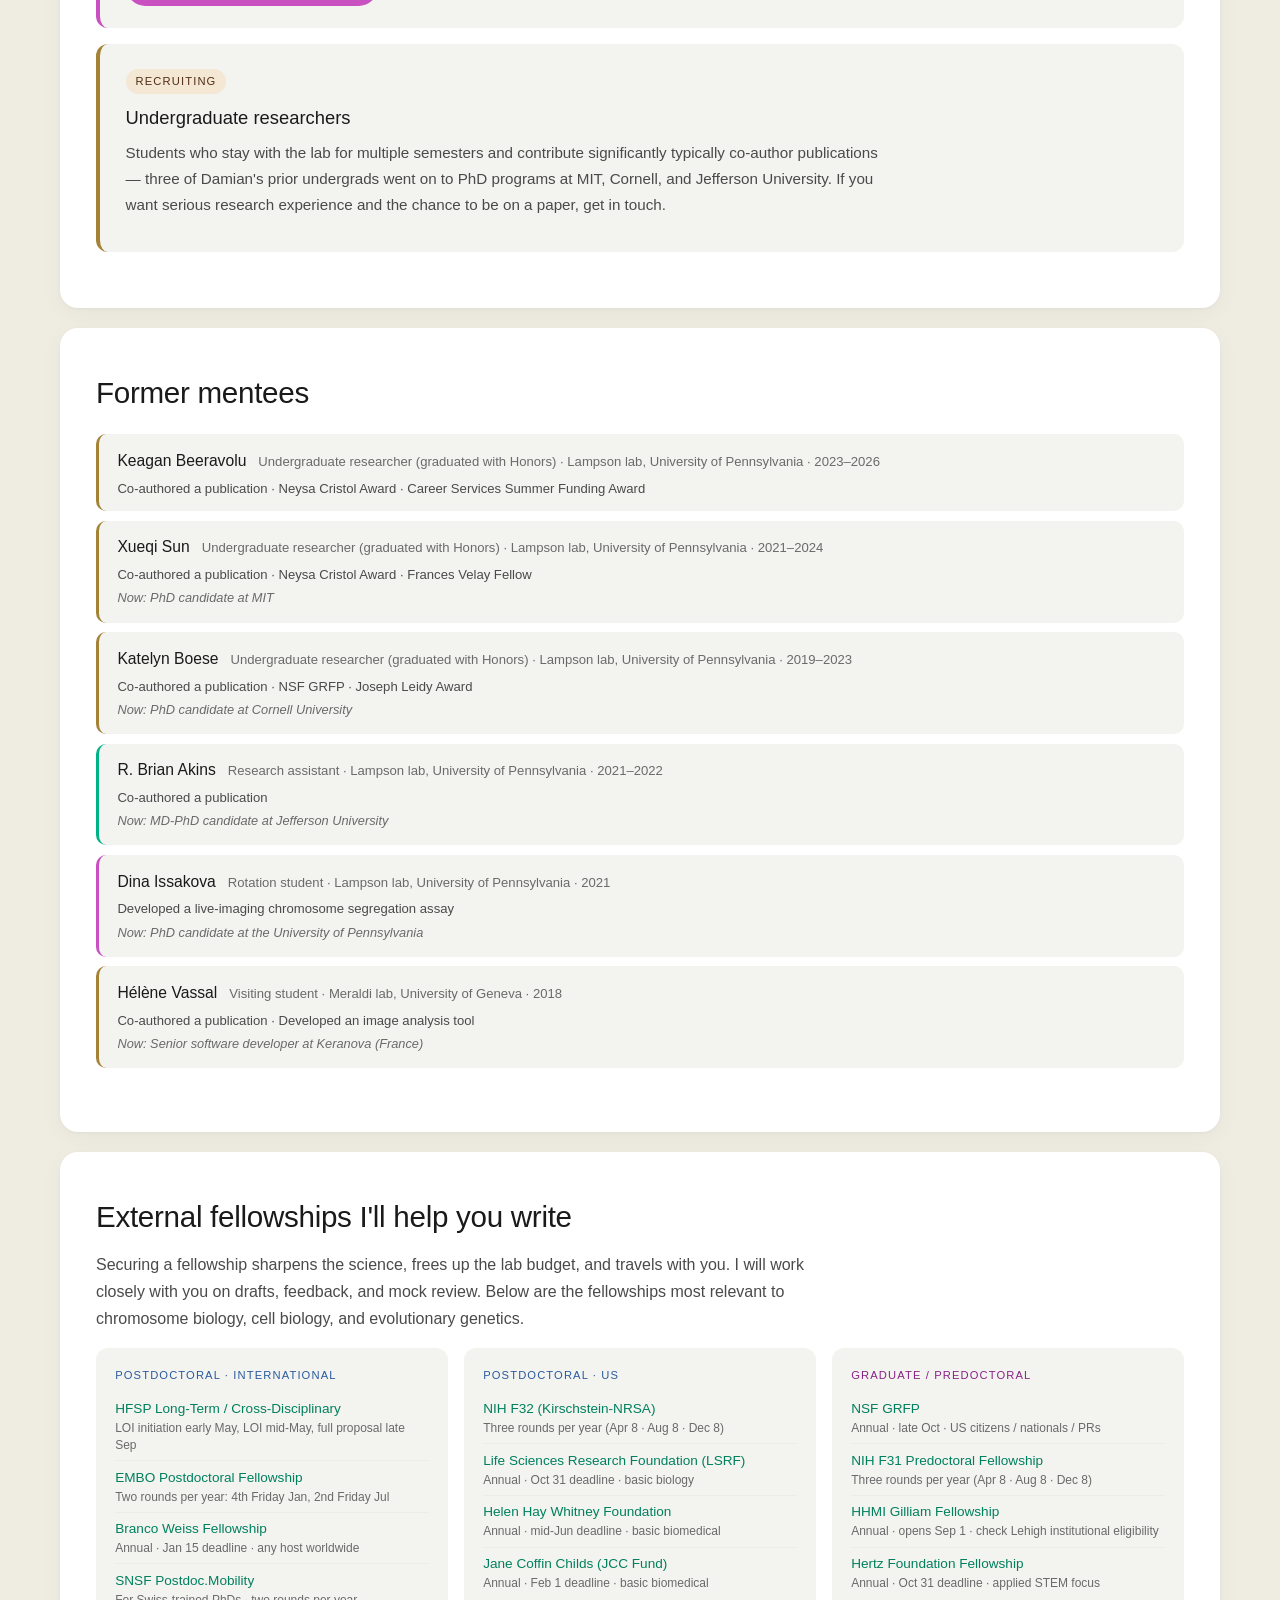
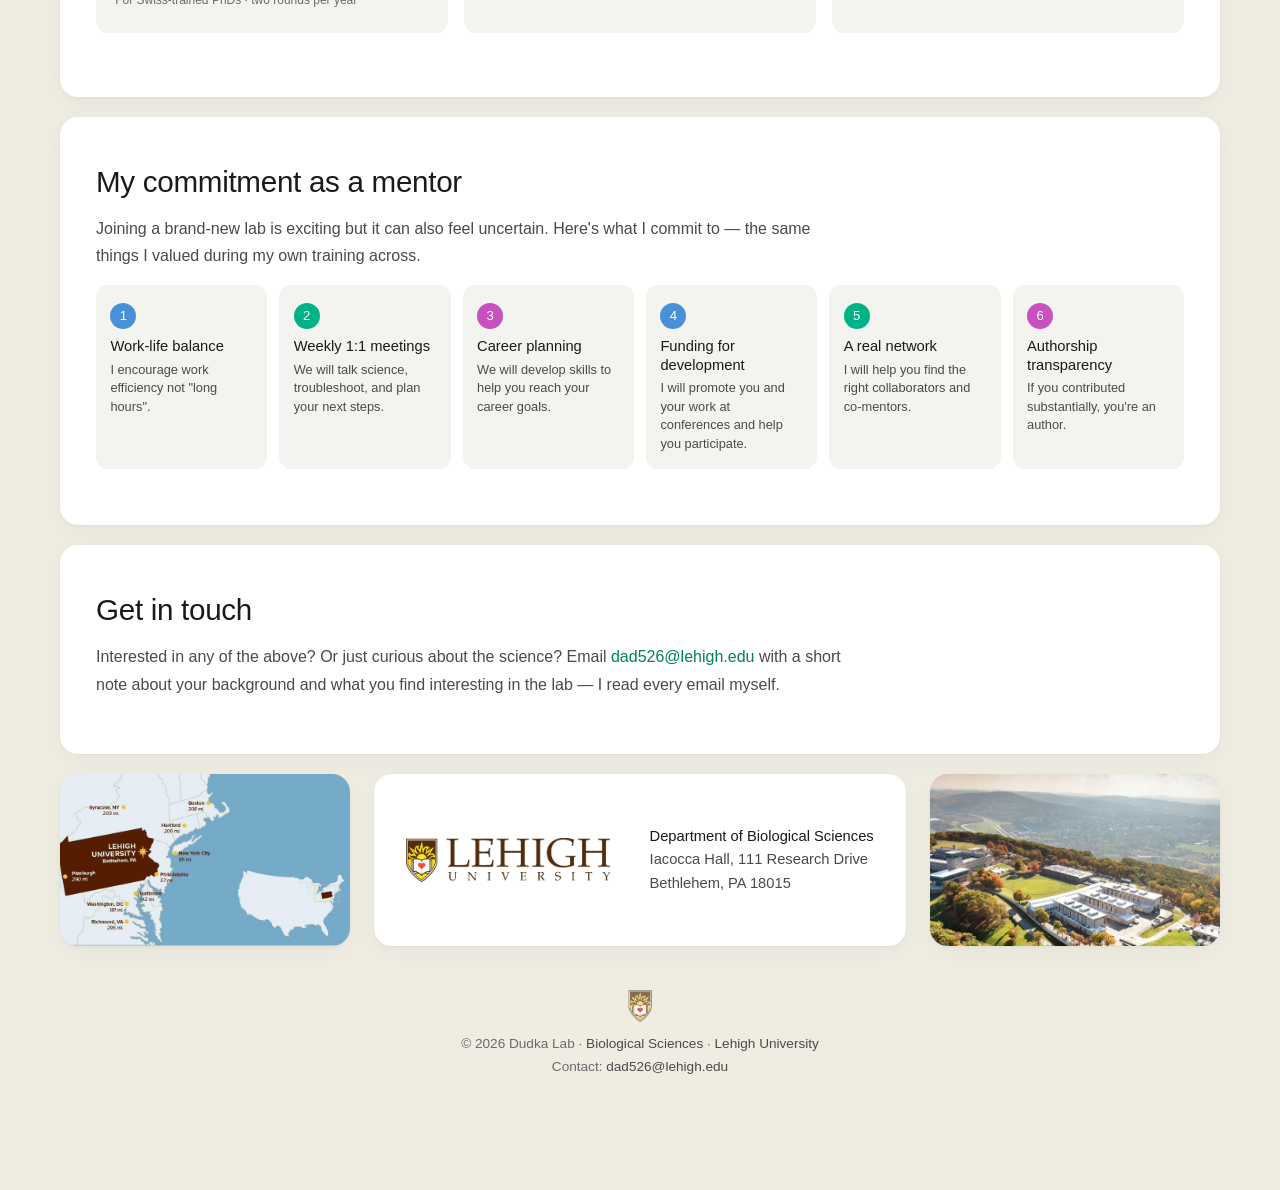
==== commit 59f00eda: "Initial commit" ====
--- a/pages/join.html
+++ b/pages/join.html
@@ -30,7 +30,7 @@
 
 <div class="page-header">
   <h1>Join Us</h1>
-  <p>The lab opens at Lehigh University in Fall 2026!</p>
+  <p>The lab opens at Lehigh University in Fall 2026 — every early hire helps shape its direction and culture.</p>
 </div>
 
 <!-- ========== CAMPUS BANNER ========== -->
@@ -53,7 +53,7 @@
       while bringing their own ideas.
     </p>
     <div class="pos-actions">
-      <a href="https://careers.pageuppeople.com/865/cw/en-us/job/503909?lApplicationSubSourceID=11250" target="_blank" class="btn btn-blue">Read the full ad →</a>
+      <a href="https://careers.pageuppeople.com/865/cw/en-us/job/503909?lApplicationSubSourceID=11250" target="_blank" class="btn">Read the full ad →</a>
       <a href="mailto:dad526@lehigh.edu?subject=Postdoc%20application%20%E2%80%94%20Dudka%20Lab">
         Email Damian directly
       </a>
@@ -70,7 +70,7 @@
       anyone planning graduate or medical school.
     </p>
     <div class="pos-actions">
-      <a href="https://www.indeed.com/job/pre-doctoral-research-associate-lab-technician-5363a375fb6c8369" target="_blank" class="btn">Read the full ad →</a>
+      <a href="https://www.indeed.com/job/pre-doctoral-research-associate-lab-technician-5363a375fb6c8369" target="_blank" class="btn btn-blue">Read the full ad →</a>
       <a href="mailto:dad526@lehigh.edu?subject=Technician%20application%20%E2%80%94%20Dudka%20Lab">
         Email Damian directly
       </a>
@@ -118,7 +118,7 @@
         </span>
       </div>
       <span class="mentee-awards">
-        Co-authored two publications · Neysa Cristol Award (best thesis) · Career Services Summer Funding Award
+        Co-authored a publication · Neysa Cristol Award · Career Services Summer Funding Award
       </span>
     </li>
 
@@ -130,7 +130,7 @@
         </span>
       </div>
       <span class="mentee-awards">
-        Co-authored a publication · Neysa Cristol Award (best thesis) · Frances Velay Fellow
+        Co-authored a publication · Neysa Cristol Award · Frances Velay Fellow
       </span>
       <span class="mentee-next">Now: PhD candidate at MIT</span>
     </li>
@@ -155,7 +155,7 @@
           Research assistant · Lampson lab, University of Pennsylvania · 2021–2022
         </span>
       </div>
-      <span class="mentee-awards">Co-authored two publications</span>
+      <span class="mentee-awards">Co-authored a publication</span>
       <span class="mentee-next">Now: MD-PhD candidate at Jefferson University</span>
     </li>
 
@@ -331,13 +331,18 @@
   </p>
 </section>
 
-<div class="lehigh-strip">
-  <img class="lehigh-logo" src="../images/lehighlogo.png" alt="Lehigh University">
-  <div class="lehigh-info">
-    <strong>Department of Biological Sciences</strong><br>
-    Iacocca Hall, 111 Research Drive<br>
-    Bethlehem, PA 18015
-  </div>
+<!-- ========== LEHIGH BRANDING + LOCATION ========== -->
+<div class="location-band">
+  <img class="loc-img" src="../images/lehighmap.jpg" alt="Map of Lehigh University in Bethlehem, PA with distances to nearby cities">
+  <div class="lehigh-strip">
+    <img class="lehigh-logo" src="../images/lehighlogo.png" alt="Lehigh University">
+    <div class="lehigh-info">
+      <strong>Department of Biological Sciences</strong><br>
+      Iacocca Hall, 111 Research Drive<br>
+      Bethlehem, PA 18015
+    </div>
+  </div>
+  <img class="loc-img" src="../images/campusaerial.jpg" alt="Aerial view of Lehigh University's Mountaintop campus above the Lehigh Valley">
 </div>
 
 <footer>
--- a/css/style.css
+++ b/css/style.css
@@ -722,3 +722,22 @@
   .page-header.has-fig { flex-direction: column; align-items: center; gap: 1.2rem; text-align: center; }
   .page-header.has-fig .ph-fig { width: 70%; max-width: 320px; }
 }
+
+/* ============================================================================
+   LOCATION BAND (map + Lehigh logo + aerial, bottom of home page)
+   ============================================================================ */
+.location-band {
+  display: grid;
+  grid-template-columns: 1fr auto 1fr;
+  align-items: stretch;
+  gap: 1.5rem;
+}
+.location-band .lehigh-strip { margin: 0; }
+.location-band .loc-img {
+  width: 100%; height: auto; display: block; align-self: stretch; object-fit: cover;
+  border-radius: var(--card-radius);
+  box-shadow: var(--card-shadow);
+}
+@media (max-width: 768px) {
+  .location-band { grid-template-columns: 1fr; }
+}
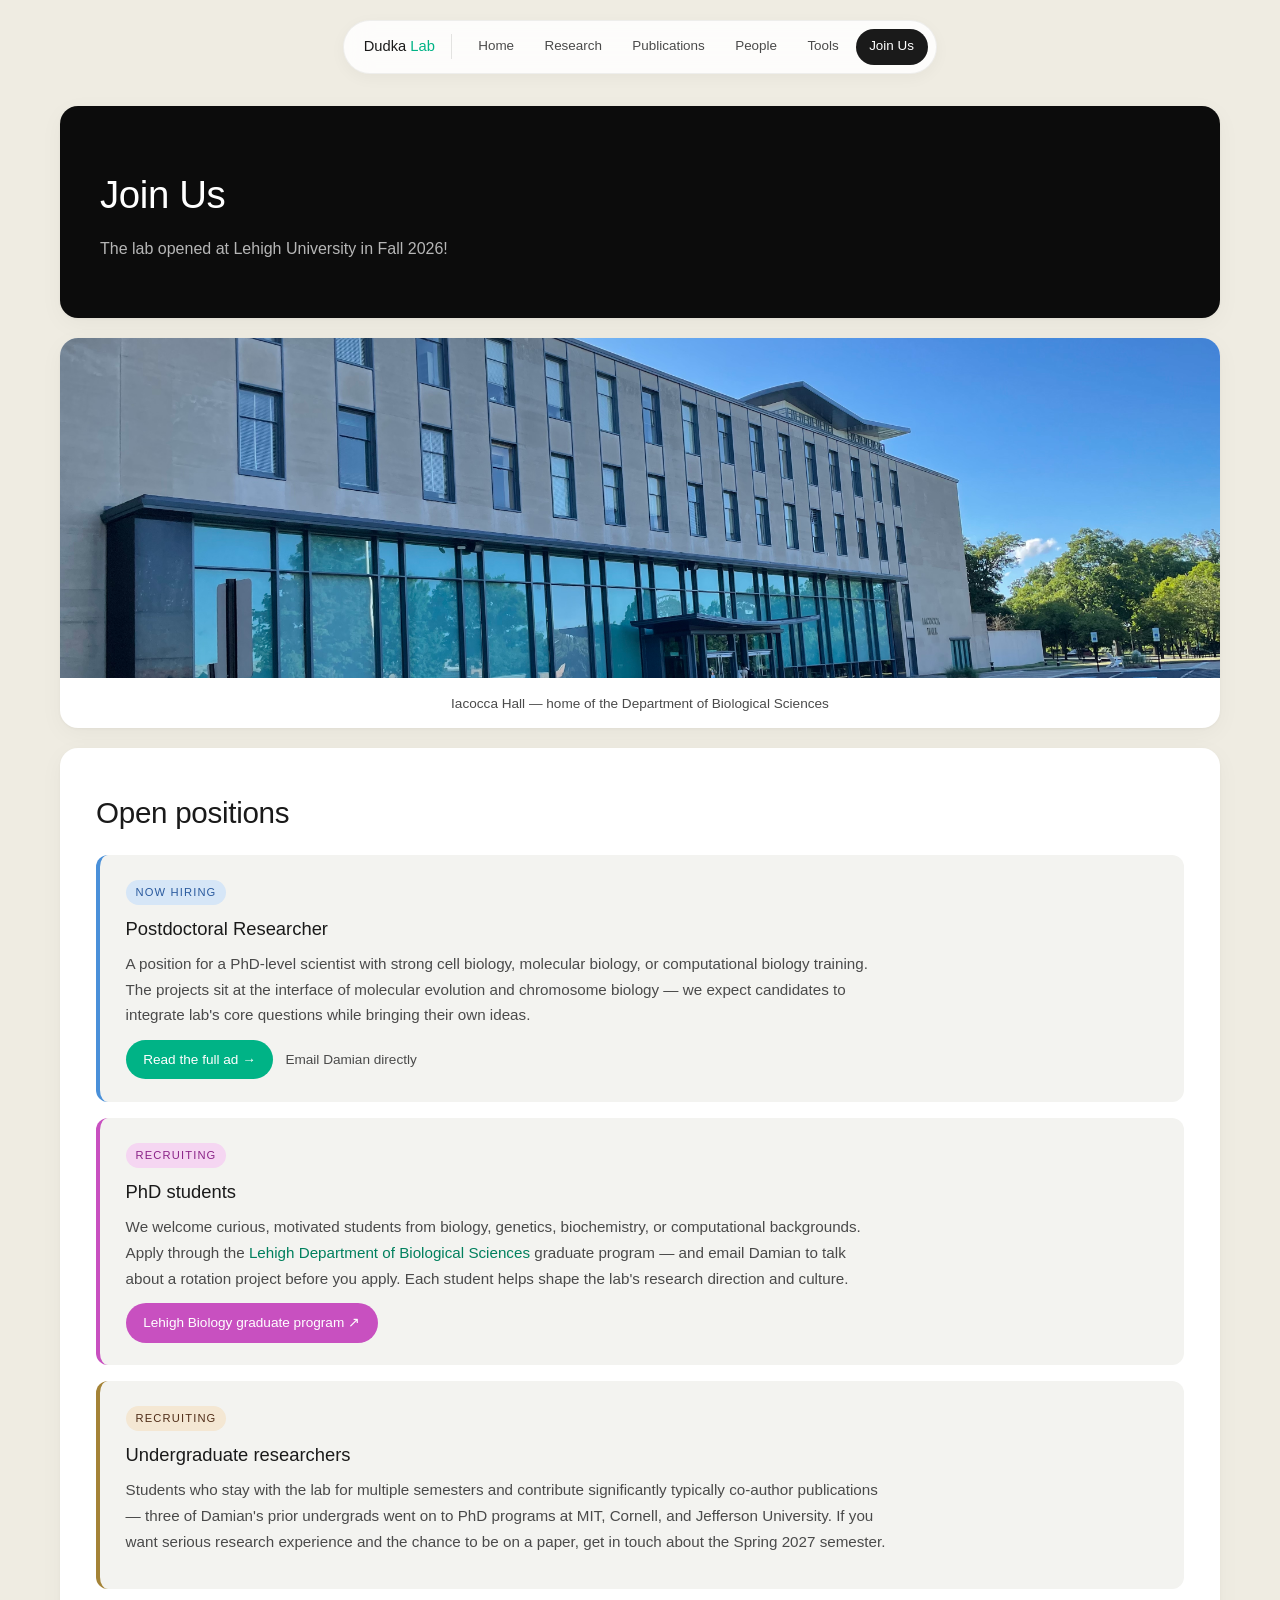
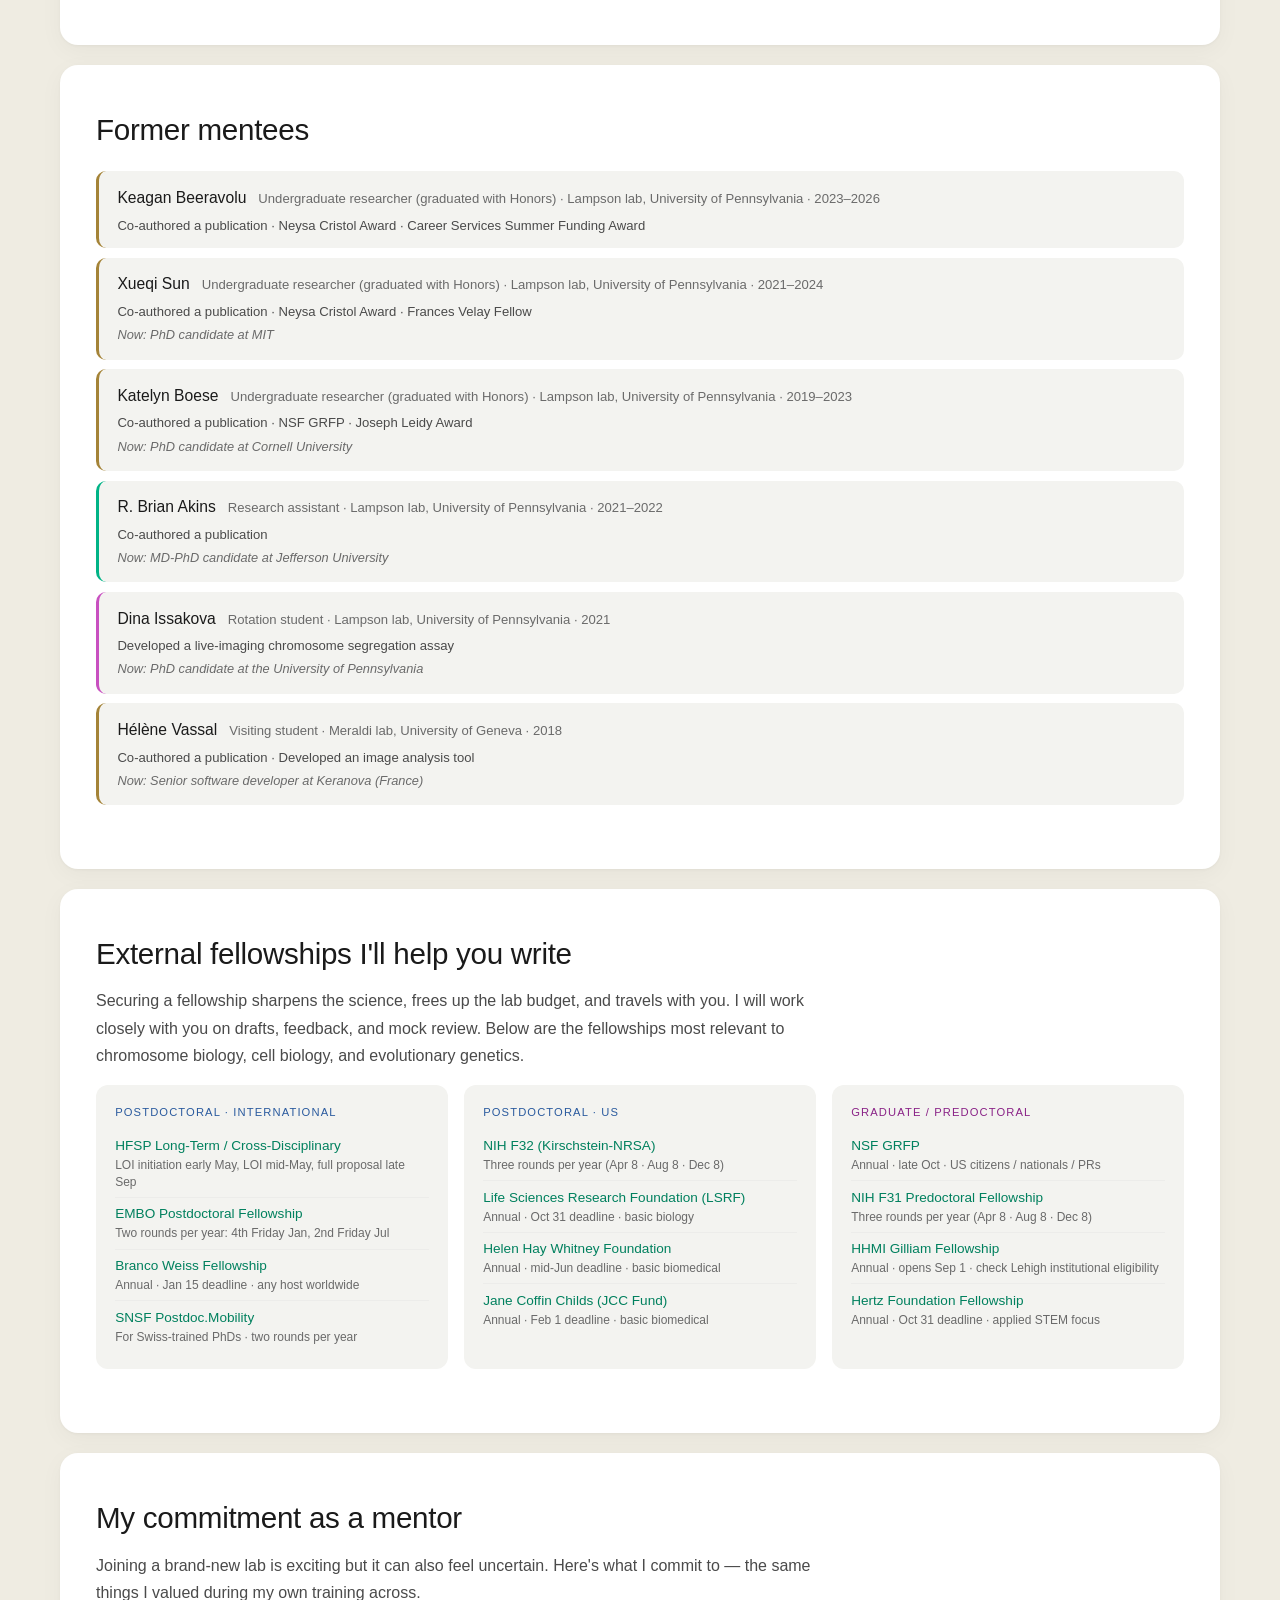
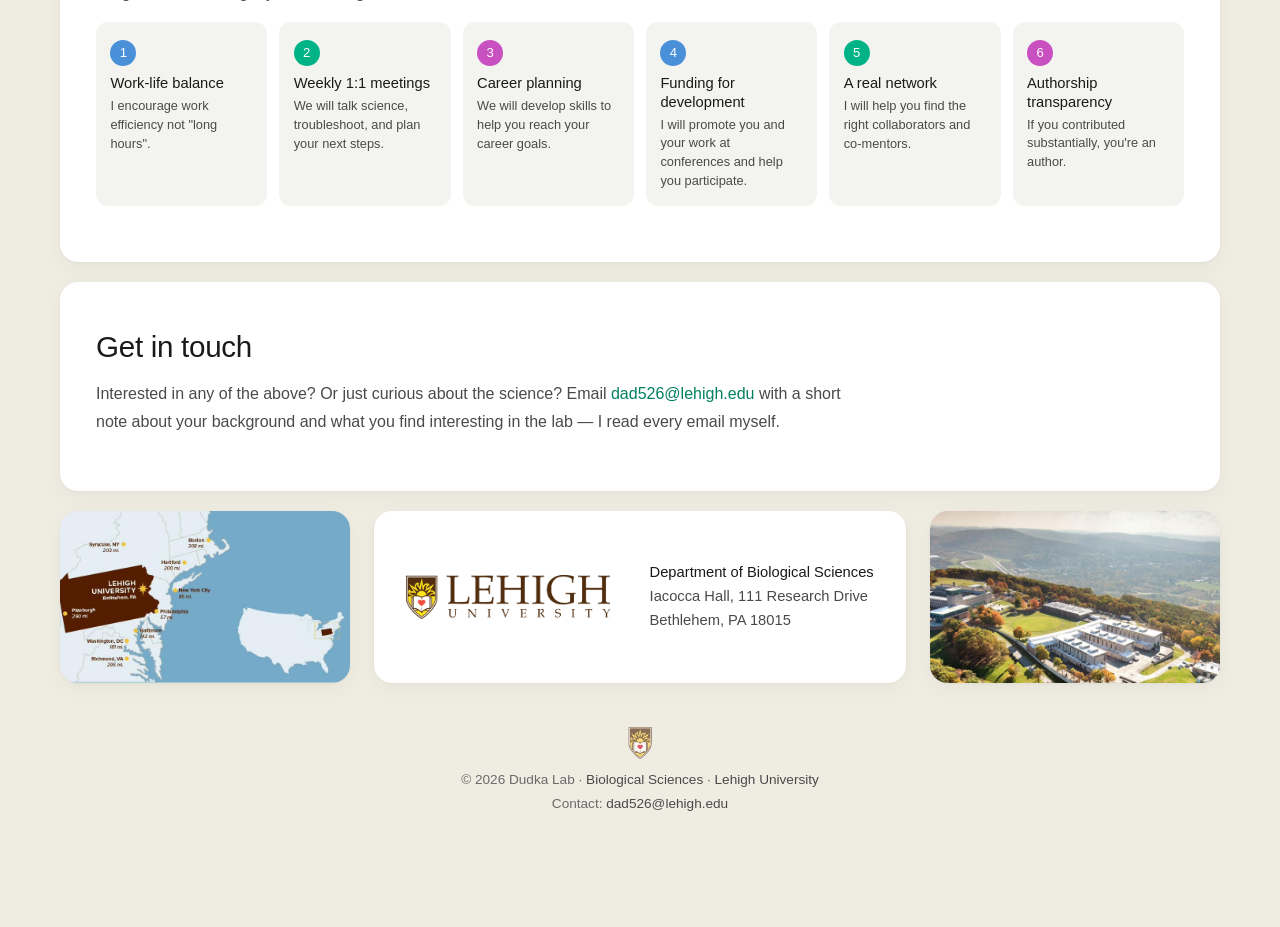
==== commit e4008f15: "Added people" ====
--- a/pages/join.html
+++ b/pages/join.html
@@ -30,7 +30,7 @@
 
 <div class="page-header">
   <h1>Join Us</h1>
-  <p>The lab opens at Lehigh University in Fall 2026 — every early hire helps shape its direction and culture.</p>
+  <p>The lab opened at Lehigh University in Fall 2026!</p>
 </div>
 
 <!-- ========== CAMPUS BANNER ========== -->
@@ -60,23 +60,6 @@
     </div>
   </div>
 
-  <div class="position-callout is-tech">
-    <span class="pos-status">Now hiring</span>
-    <h3>Research Technician / Lab Manager</h3>
-    <p>
-      A foundational role for a BS/MS-level scientist who wants to help build a new lab from
-      day one. You will run molecular biology and cell culture experiments, manage shared
-      reagents and the mouse colony, and train incoming students. Excellent springboard for
-      anyone planning graduate or medical school.
-    </p>
-    <div class="pos-actions">
-      <a href="https://www.indeed.com/job/pre-doctoral-research-associate-lab-technician-5363a375fb6c8369" target="_blank" class="btn btn-blue">Read the full ad →</a>
-      <a href="mailto:dad526@lehigh.edu?subject=Technician%20application%20%E2%80%94%20Dudka%20Lab">
-        Email Damian directly
-      </a>
-    </div>
-  </div>
-
   <div class="position-callout is-phd">
     <span class="pos-status">Recruiting</span>
     <h3>PhD students</h3>
@@ -100,7 +83,7 @@
     <p>
       Students who stay with the lab for multiple semesters and contribute significantly typically co-author publications
        — three of Damian's prior undergrads went on to PhD programs at MIT, Cornell, and Jefferson University.
-      If you want serious research experience and the chance to be on a paper, get in touch.
+      If you want serious research experience and the chance to be on a paper, get in touch about the Spring 2027 semester.
     </p>
   </div>
 </section>
